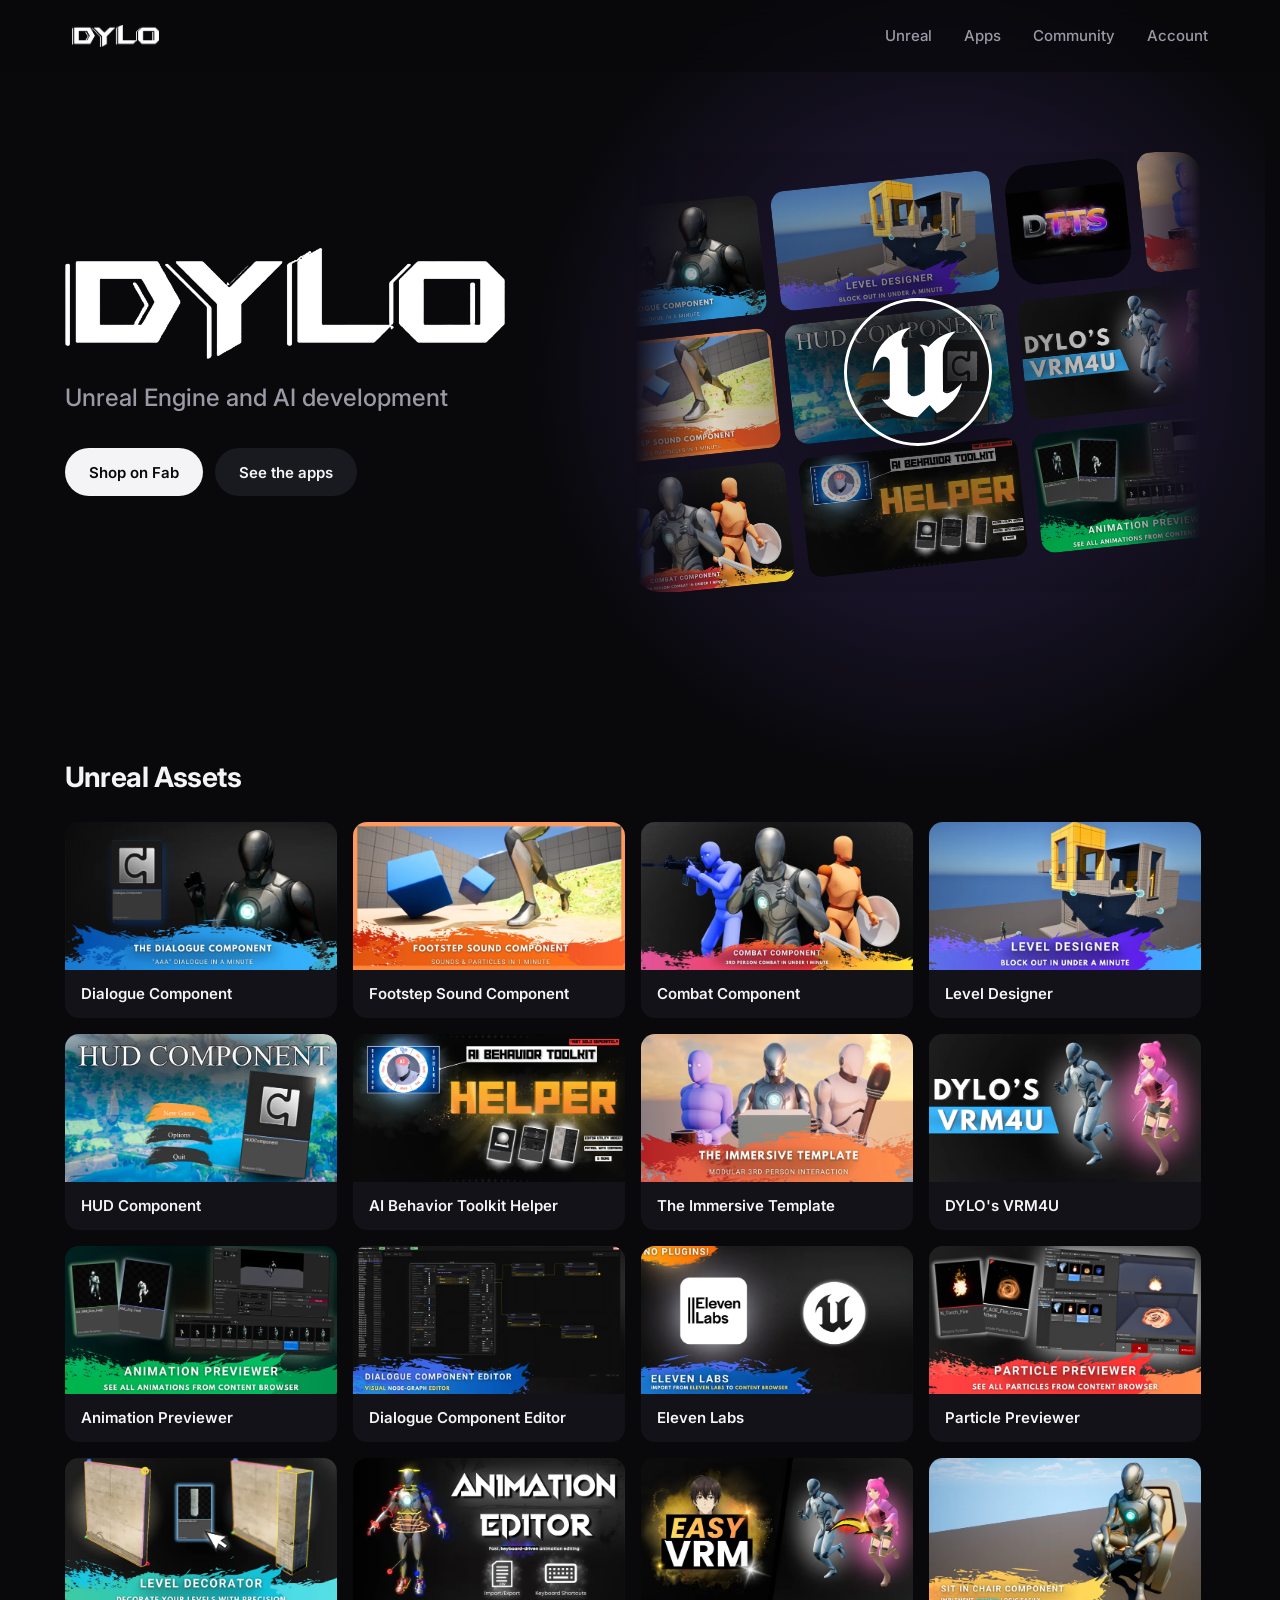
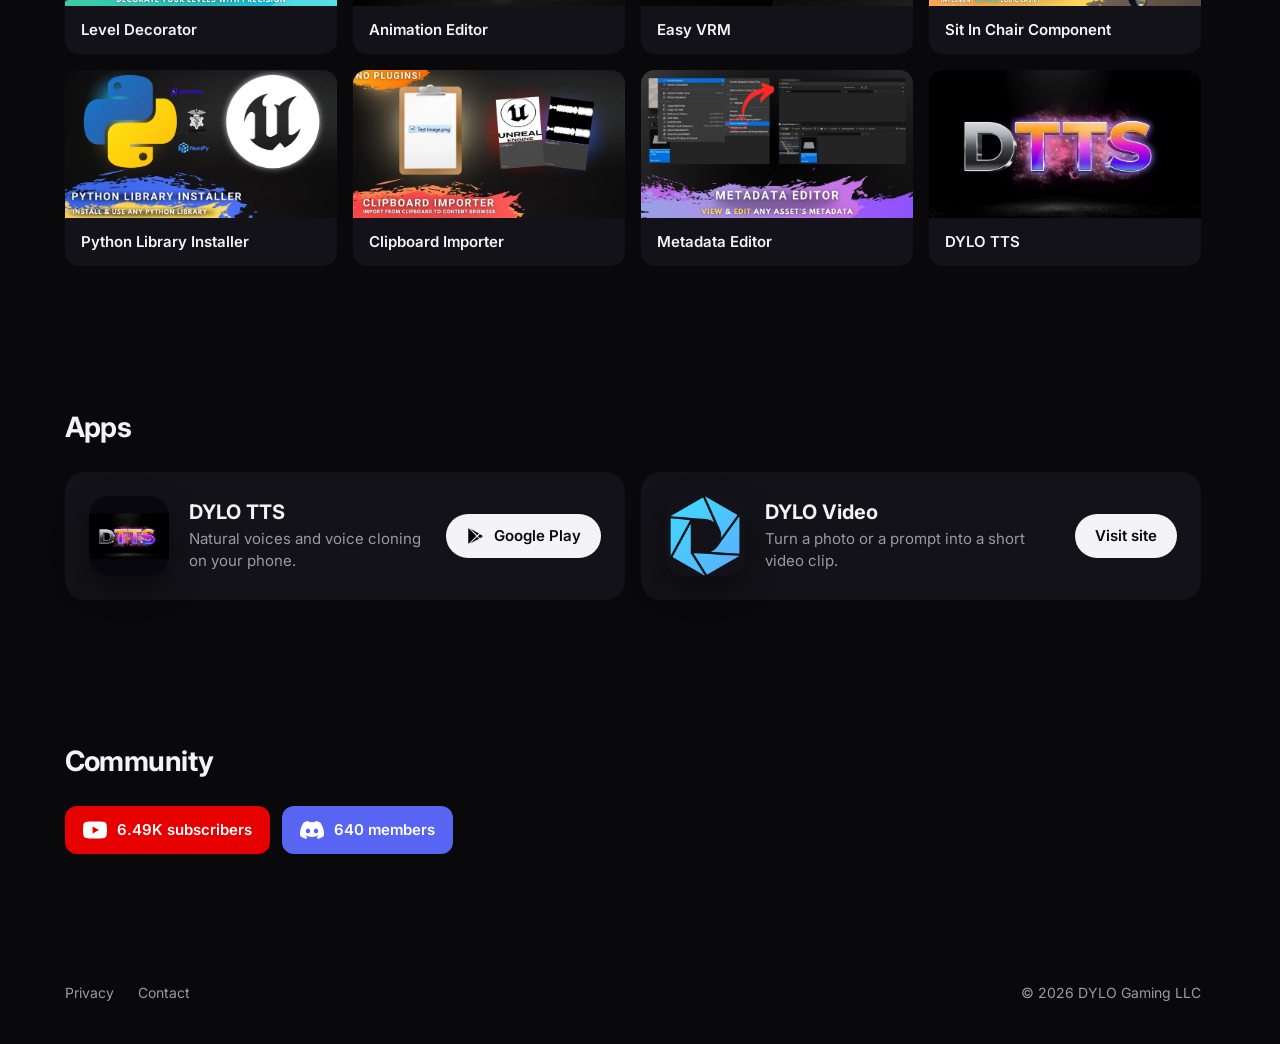
==== index.html @ 500d599a "Refresh community counts" ====
<!doctype html>
<html lang="en">
<head>
<meta charset="utf-8">
<meta name="viewport" content="width=device-width, initial-scale=1">
<title>DYLO Gaming</title>
<meta name="description" content="Unreal Engine assets and AI apps by DYLO Gaming.">
<link rel="icon" href="assets/favicon.png">
<link rel="preconnect" href="https://fonts.googleapis.com">
<link rel="preconnect" href="https://fonts.gstatic.com" crossorigin>
<link href="https://fonts.googleapis.com/css2?family=Inter:wght@400;500;600;700;800&display=swap" rel="stylesheet">
<link rel="stylesheet" href="/chrome.css">
<style>
  :root { --bg:#09090c; --card:#121218; --card2:#191920; --fg:#f4f4f6; --muted:#9a9aa6; --accent:#8b5cf6; --gut:32px; }
  * { box-sizing:border-box; margin:0; padding:0; }
  html { color-scheme:dark; scrollbar-color:#34343f var(--bg); scrollbar-gutter:stable; }
  ::-webkit-scrollbar { width:10px; } ::-webkit-scrollbar-track { background:var(--bg); }
  ::-webkit-scrollbar-thumb { background:#34343f; border-radius:5px; }
  body { background:var(--bg); color:var(--fg); font-family:Inter,system-ui,sans-serif; overflow-x:hidden; }
  a { color:inherit; text-decoration:none; }
  .wrap { max-width:1200px; margin:0 auto; padding:0 var(--gut); }
  .hero { position:relative; padding:152px 0 96px; overflow-x:clip; }
  .hero::before { content:""; position:absolute; left:calc(50% + 310px); top:calc(50% + 28px); width:820px; height:820px; translate:-50% -50%;
                  background:radial-gradient(closest-side, rgba(139,92,246,.26), transparent); pointer-events:none; z-index:-1; }
  .hero .wrap { position:relative; display:grid; grid-template-columns:minmax(0,1fr) minmax(0,1.1fr); gap:56px; align-items:center; }
  .hero .mark { width:min(440px, 100%); display:block; }
  .hero h1 { font-size:clamp(18px, 2.2vw, 24px); font-weight:500; color:var(--muted); margin-top:24px; }
  .ctas { display:flex; flex-wrap:wrap; gap:12px; margin-top:36px; }
  .btn { display:inline-flex; align-items:center; gap:10px; height:48px; padding:0 24px; border-radius:999px;
         font-weight:600; font-size:15px; background:var(--card2); transition:transform .15s, filter .15s; user-select:none; }
  .btn:hover { transform:translateY(-2px); filter:brightness(1.25); }
  .btn:active { transform:scale(.97); }
  .btn.solid { background:var(--fg); color:var(--bg); }
  .btn.solid:hover { filter:brightness(.92); }
  .btn svg { width:18px; height:18px; flex-shrink:0; fill:currentColor; }
  .reel { position:relative; height:440px; border-radius:24px; overflow:hidden; user-select:none;
          -webkit-mask-image:linear-gradient(90deg, transparent, #000 14%, #000 86%, transparent);
          mask-image:linear-gradient(90deg, transparent, #000 14%, #000 86%, transparent); }
  .reel .rows { position:absolute; inset:-40px -80px; display:flex; flex-direction:column; justify-content:center; gap:14px; transform:rotate(-6deg); }
  .reel .track { display:flex; gap:14px; width:max-content; animation:slide 70s linear infinite; }
  .reel .track:nth-child(2) { animation-direction:reverse; animation-duration:80s; }
  .reel .track:nth-child(3) { animation-duration:64s; }
  .reel .tile { height:120px; width:220px; border-radius:14px; object-fit:cover; background:var(--card); flex-shrink:0; display:block; }
  .reel .tile.icon { width:120px; border-radius:28px; }
  .reel::after { content:""; position:absolute; inset:0; pointer-events:none;
                 background:radial-gradient(circle at 50% 50%, rgba(9,9,12,.82) 0, rgba(9,9,12,.45) 30%, rgba(9,9,12,.1) 62%); }
  .ue { position:absolute; left:50%; top:50%; width:148px; height:148px; translate:-50% -50%; z-index:1; fill:#fff;
        filter:drop-shadow(0 10px 40px rgba(0,0,0,.7)); pointer-events:none; }
  @keyframes slide { to { transform:translateX(-50%); } }
  @media (prefers-reduced-motion:reduce) { .reel .track { animation:none; } }
  section { padding:72px 0; }
  h2 { font-size:28px; font-weight:700; letter-spacing:-.02em; margin-bottom:28px; user-select:none; }
  .apps { display:grid; grid-template-columns:repeat(auto-fit, minmax(320px, 1fr)); gap:16px; }
  .app { display:flex; align-items:center; gap:20px; padding:24px; border-radius:20px; background:var(--card); }
  .app img { width:80px; height:80px; border-radius:20px; flex-shrink:0; box-shadow:0 12px 32px rgba(0,0,0,.45); }
  .app .t { flex:1; min-width:0; }
  .app h3 { font-size:20px; font-weight:700; }
  .app p { color:var(--muted); margin-top:4px; font-size:15px; line-height:1.45; }
  .app .btn { height:44px; padding:0 20px; flex-shrink:0; }
  .grid { display:grid; grid-template-columns:repeat(auto-fill, minmax(260px, 1fr)); gap:16px; }
  .card { display:block; background:var(--card); border-radius:14px; overflow:hidden; transition:transform .15s, background .15s; }
  .card:hover { transform:translateY(-3px); background:var(--card2); }
  .card img { display:block; width:100%; height:auto; aspect-ratio:720/393; object-fit:cover; background:#1a1a22; }
  .card .name { display:block; padding:14px 16px; font-weight:600; font-size:15px; line-height:1.3; }
  .links { display:flex; flex-wrap:wrap; gap:12px; }
  .soc { display:flex; align-items:center; gap:10px; height:48px; padding:0 18px; white-space:nowrap; border-radius:12px; color:#fff;
         font-size:15px; font-weight:600; user-select:none; transition:transform .15s, filter .15s; }
  .soc:hover { transform:translateY(-2px); filter:brightness(1.1); }
  .soc:active { transform:scale(.97); }
  .soc svg { width:24px; height:24px; flex-shrink:0; fill:currentColor; }
  .soc.yt { background:#e60000; }
  .soc.dc { background:#5865f2; }
  @media (max-width:900px) {
    .hero .wrap { grid-template-columns:minmax(0,1fr); gap:48px; }
    .hero::before { left:50%; top:auto; bottom:-280px; translate:-50% 0; width:720px; height:720px; }
    .reel { height:320px; }
    .ue { width:112px; height:112px; }
  }
  @media (max-width:600px) {
    :root { --gut:16px; }
    .hero { padding:104px 0 64px; }
    .reel { height:260px; }
    .reel .tile { height:96px; width:176px; }
    .reel .tile.icon { width:96px; border-radius:22px; }
    section { padding:56px 0; }
    .app { flex-wrap:wrap; }
    .app .btn { width:100%; justify-content:center; }
    .soc { gap:8px; padding:0 14px; font-size:14px; }
  }
</style>
</head>
<body>
<script src="/chrome.js" data-part="nav"></script>

<main id="top">
  <div class="hero">
    <div class="wrap">
      <div>
        <img class="mark" src="assets/dylo-mark.png" alt="DYLO Gaming">
        <h1>Unreal Engine and AI development</h1>
        <div class="ctas">
          <a class="btn solid" href="https://www.fab.com/sellers/DYLO%20Gaming">Shop on Fab</a>
          <a class="btn" href="#apps">See the apps</a>
        </div>
      </div>
      <div class="reel" aria-hidden="true">
        <div class="rows">
          <div class="track"><img class="tile" src="assets/fab/340335dd.webp" alt=""><img class="tile" src="assets/fab/e6b4ed95.webp" alt=""><img class="tile icon" src="icon.png" alt=""><img class="tile" src="assets/fab/0d1d783c.webp" alt=""><img class="tile" src="assets/fab/aaec1767.webp" alt=""><img class="tile" src="assets/fab/a754fbb8.webp" alt=""><img class="tile" src="assets/fab/64a0526b.webp" alt=""><img class="tile" src="assets/fab/bd984dc2.webp" alt=""><img class="tile" src="assets/fab/340335dd.webp" alt=""><img class="tile" src="assets/fab/e6b4ed95.webp" alt=""><img class="tile icon" src="icon.png" alt=""><img class="tile" src="assets/fab/0d1d783c.webp" alt=""><img class="tile" src="assets/fab/aaec1767.webp" alt=""><img class="tile" src="assets/fab/a754fbb8.webp" alt=""><img class="tile" src="assets/fab/64a0526b.webp" alt=""><img class="tile" src="assets/fab/bd984dc2.webp" alt=""></div>
          <div class="track"><img class="tile" src="assets/fab/9903cb7f.webp" alt=""><img class="tile" src="assets/fab/fee35669.webp" alt=""><img class="tile" src="assets/fab/b99d76db.webp" alt=""><img class="tile" src="assets/fab/d7359a2a.webp" alt=""><img class="tile" src="assets/fab/ee988eeb.webp" alt=""><img class="tile" src="assets/fab/a3327f32.webp" alt=""><img class="tile" src="assets/fab/37a7d599.webp" alt=""><img class="tile" src="assets/fab/9903cb7f.webp" alt=""><img class="tile" src="assets/fab/fee35669.webp" alt=""><img class="tile" src="assets/fab/b99d76db.webp" alt=""><img class="tile" src="assets/fab/d7359a2a.webp" alt=""><img class="tile" src="assets/fab/ee988eeb.webp" alt=""><img class="tile" src="assets/fab/a3327f32.webp" alt=""><img class="tile" src="assets/fab/37a7d599.webp" alt=""></div>
          <div class="track"><img class="tile" src="assets/fab/b2a083c1.webp" alt=""><img class="tile" src="assets/fab/a3628c71.webp" alt=""><img class="tile" src="assets/fab/0345fb46.webp" alt=""><img class="tile" src="assets/fab/3557d032.webp" alt=""><img class="tile" src="assets/fab/c9e11a67.webp" alt=""><img class="tile icon" src="assets/dylo-video.png" alt=""><img class="tile" src="assets/fab/bf7d4737.webp" alt=""><img class="tile" src="assets/fab/b2a083c1.webp" alt=""><img class="tile" src="assets/fab/a3628c71.webp" alt=""><img class="tile" src="assets/fab/0345fb46.webp" alt=""><img class="tile" src="assets/fab/3557d032.webp" alt=""><img class="tile" src="assets/fab/c9e11a67.webp" alt=""><img class="tile icon" src="assets/dylo-video.png" alt=""><img class="tile" src="assets/fab/bf7d4737.webp" alt=""></div>
        </div>
        <svg class="ue" viewBox="0 0 24 24"><path d="M12 0a12 12 0 1012 12A12 12 0 0012 0zm0 23.52A11.52 11.52 0 1123.52 12 11.52 11.52 0 0112 23.52zm7.13-9.791c-.206.997-1.126 3.557-4.06 4.942l-1.179-1.325-1.988 2a7.338 7.338 0 01-5.804-2.978 2.859 2.859 0 00.65.123c.326.006.678-.114.678-.66v-5.394a.89.89 0 00-1.116-.89c-.92.212-1.656 2.509-1.656 2.509a7.304 7.304 0 012.528-5.597 7.408 7.408 0 013.73-1.721c-1.006.573-1.57 1.507-1.57 2.290 0 1.262.76 1.109.984.923v7.28a1.157 1.157 0 00.148.256 1.075 1.075 0 00.88.445c.76 0 1.747-.868 1.747-.868V9.172c0-.6-.452-1.324-.905-1.572 0 0 .838-.149 1.484.346a5.537 5.537 0 01.387-.425c1.508-1.48 2.929-1.902 4.112-2.112 0 0-2.151 1.69-2.151 3.960 0 1.687.043 5.801.043 5.801.799.771 1.986-.342 3.059-1.441Z"/></svg>
      </div>
    </div>
  </div>

  <section id="unreal">
    <div class="wrap">
      <h2>Unreal Assets</h2>
      <div class="grid">
      <a class="card" href="https://www.fab.com/listings/340335dd-aece-4e31-bc5d-8736a5fc4c3f">
        <img src="assets/fab/340335dd.webp" alt="" width="720" height="393" loading="lazy">
        <span class="name">Dialogue Component</span>
      </a>
      <a class="card" href="https://www.fab.com/listings/9903cb7f-5291-437e-b663-99e533d6a27f">
        <img src="assets/fab/9903cb7f.webp" alt="" width="720" height="393" loading="lazy">
        <span class="name">Footstep Sound Component</span>
      </a>
      <a class="card" href="https://www.fab.com/listings/b2a083c1-59c3-49df-8ee8-f56d72fdb004">
        <img src="assets/fab/b2a083c1.webp" alt="" width="720" height="393" loading="lazy">
        <span class="name">Combat Component</span>
      </a>
      <a class="card" href="https://www.fab.com/listings/e6b4ed95-32d1-40ca-9228-f5e974c46854">
        <img src="assets/fab/e6b4ed95.webp" alt="" width="720" height="393" loading="lazy">
        <span class="name">Level Designer</span>
      </a>
      <a class="card" href="https://www.fab.com/listings/fee35669-ade2-43d6-b74c-f8df09691d23">
        <img src="assets/fab/fee35669.webp" alt="" width="720" height="393" loading="lazy">
        <span class="name">HUD Component</span>
      </a>
      <a class="card" href="https://www.fab.com/listings/a3628c71-e1a9-4837-9077-0b1ac576f0e9">
        <img src="assets/fab/a3628c71.webp" alt="" width="720" height="405" loading="lazy">
        <span class="name">AI Behavior Toolkit Helper</span>
      </a>
      <a class="card" href="https://www.fab.com/listings/0d1d783c-811f-41bf-91c2-d309137cbd04">
        <img src="assets/fab/0d1d783c.webp" alt="" width="720" height="393" loading="lazy">
        <span class="name">The Immersive Template</span>
      </a>
      <a class="card" href="https://www.fab.com/listings/b99d76db-936b-44c1-a46d-0c2b4d894048">
        <img src="assets/fab/b99d76db.webp" alt="" width="720" height="405" loading="lazy">
        <span class="name">DYLO&#x27;s VRM4U</span>
      </a>
      <a class="card" href="https://www.fab.com/listings/0345fb46-5b68-4645-8034-1a2ec600895b">
        <img src="assets/fab/0345fb46.webp" alt="" width="720" height="405" loading="lazy">
        <span class="name">Animation Previewer</span>
      </a>
      <a class="card" href="https://www.fab.com/listings/aaec1767-3cbe-44bb-a2bc-348f9799b74d">
        <img src="assets/fab/aaec1767.webp" alt="" width="720" height="405" loading="lazy">
        <span class="name">Dialogue Component Editor</span>
      </a>
      <a class="card" href="https://www.fab.com/listings/d7359a2a-c948-47d4-a414-dc58dc016610">
        <img src="assets/fab/d7359a2a.webp" alt="" width="720" height="405" loading="lazy">
        <span class="name">Eleven Labs</span>
      </a>
      <a class="card" href="https://www.fab.com/listings/3557d032-b313-4bcc-b4af-eea70710c461">
        <img src="assets/fab/3557d032.webp" alt="" width="720" height="393" loading="lazy">
        <span class="name">Particle Previewer</span>
      </a>
      <a class="card" href="https://www.fab.com/listings/a754fbb8-437a-42df-8ce7-177990b54237">
        <img src="assets/fab/a754fbb8.webp" alt="" width="720" height="405" loading="lazy">
        <span class="name">Level Decorator</span>
      </a>
      <a class="card" href="https://www.fab.com/listings/ee988eeb-5cc7-41e4-8c86-a8db1ac7bb1f">
        <img src="assets/fab/ee988eeb.webp" alt="" width="720" height="405" loading="lazy">
        <span class="name">Animation Editor</span>
      </a>
      <a class="card" href="https://www.fab.com/listings/c9e11a67-6ab2-43ed-900b-5ef6aa9b6fad">
        <img src="assets/fab/c9e11a67.webp" alt="" width="720" height="405" loading="lazy">
        <span class="name">Easy VRM</span>
      </a>
      <a class="card" href="https://www.fab.com/listings/64a0526b-cf10-41e0-bfd8-328b6ae921df">
        <img src="assets/fab/64a0526b.webp" alt="" width="720" height="405" loading="lazy">
        <span class="name">Sit In Chair Component</span>
      </a>
      <a class="card" href="https://www.fab.com/listings/a3327f32-a0af-4a94-b0ea-b696effdcea8">
        <img src="assets/fab/a3327f32.webp" alt="" width="720" height="405" loading="lazy">
        <span class="name">Python Library Installer</span>
      </a>
      <a class="card" href="https://www.fab.com/listings/bf7d4737-e542-4a66-a6fb-3c1c3e59a643">
        <img src="assets/fab/bf7d4737.webp" alt="" width="720" height="405" loading="lazy">
        <span class="name">Clipboard Importer</span>
      </a>
      <a class="card" href="https://www.fab.com/listings/bd984dc2-4ce4-4472-a84e-99132deccfc5">
        <img src="assets/fab/bd984dc2.webp" alt="" width="720" height="405" loading="lazy">
        <span class="name">Metadata Editor</span>
      </a>
      <a class="card" href="https://www.fab.com/listings/37a7d599-4248-4491-9b0e-429e6875c1fc">
        <img src="assets/fab/37a7d599.webp" alt="" width="720" height="405" loading="lazy">
        <span class="name">DYLO TTS</span>
      </a>
      </div>
    </div>
  </section>

  <section id="apps">
    <div class="wrap">
      <h2>Apps</h2>
      <div class="apps">
        <div class="app">
          <img src="icon.png" alt="DYLO TTS">
          <div class="t">
            <h3>DYLO TTS</h3>
            <p>Natural voices and voice cloning on your phone.</p>
          </div>
          <a class="btn solid" href="https://play.google.com/store/apps/details?id=com.dylo.tts">
            <svg viewBox="0 0 24 24"><path d="M3.6 1.8 13.8 12 3.6 22.2c-.4-.2-.6-.6-.6-1.1V2.9c0-.5.2-.9.6-1.1Zm11.3 11.3 2.4 2.4-11.6 6.6 9.2-9Zm3.6-3.6 3 1.7c.8.5.8 1.6 0 2.1l-3 1.7-2.6-2.6 2.6-2.9ZM5.7 1.9l11.6 6.6-2.4 2.4-9.2-9Z"/></svg>
            Google Play
          </a>
        </div>
        <div class="app">
          <img src="assets/dylo-video.png" alt="DYLO Video">
          <div class="t">
            <h3>DYLO Video</h3>
            <p>Turn a photo or a prompt into a short video clip.</p>
          </div>
          <a class="btn solid" href="https://video.dylostudio.com/">Visit site</a>
        </div>
      </div>
    </div>
  </section>

  <section id="community">
    <div class="wrap">
      <h2>Community</h2>
      <div class="links">
        <a class="soc yt" href="https://www.youtube.com/@DYLOGaming">
          <svg viewBox="0 0 24 24"><path d="M23.5 6.2a3 3 0 0 0-2.1-2.1C19.5 3.6 12 3.6 12 3.6s-7.5 0-9.4.5A3 3 0 0 0 .5 6.2 31 31 0 0 0 0 12a31 31 0 0 0 .5 5.8 3 3 0 0 0 2.1 2.1c1.9.5 9.4.5 9.4.5s7.5 0 9.4-.5a3 3 0 0 0 2.1-2.1A31 31 0 0 0 24 12a31 31 0 0 0-.5-5.8ZM9.6 15.6V8.4l6.3 3.6-6.3 3.6Z"/></svg>
          <span>6.49K subscribers</span>
        </a>
        <a class="soc dc" href="https://discord.gg/AB65GBxFNT">
          <svg viewBox="0 0 24 24"><path d="M20.3 4.4A19.8 19.8 0 0 0 15.4 3l-.6 1.3a18.4 18.4 0 0 0-5.6 0L8.6 3a19.7 19.7 0 0 0-4.9 1.4C.6 9 -.3 13.5.1 18a19.9 19.9 0 0 0 6 3l1.3-2.1c-.7-.3-1.4-.6-2-1l.5-.4a14.2 14.2 0 0 0 12.2 0l.5.4c-.6.4-1.3.7-2 1l1.3 2.1a19.8 19.8 0 0 0 6-3c.5-5.2-.8-9.7-3.6-13.6ZM8 15.3c-1.2 0-2.2-1.1-2.2-2.4s1-2.4 2.2-2.4 2.2 1.1 2.2 2.4-1 2.4-2.2 2.4Zm8 0c-1.2 0-2.2-1.1-2.2-2.4s1-2.4 2.2-2.4 2.2 1.1 2.2 2.4-1 2.4-2.2 2.4Z"/></svg>
          <span>640 members</span>
        </a>
      </div>
    </div>
  </section>
</main>

<script src="/chrome.js" data-part="footer"></script>
</body>
</html>
---- chrome.css ----
/* shared site header and footer: every page loads this, never copy it into a page */
.nav,.sfoot{--text:#f4f4f6;--muted:#9a9aa6}
.nav .wrap,.sfoot .wrap{max-width:1200px;margin:0 auto;padding:0 32px}
.nav a,.sfoot a{color:inherit;text-decoration:none}
.nav{position:fixed;inset:0 0 auto;z-index:10;backdrop-filter:blur(14px);-webkit-backdrop-filter:blur(14px);background:rgba(9,9,12,.6);font:500 15px/1.6 Inter,system-ui,sans-serif;-webkit-user-select:none;user-select:none;-webkit-tap-highlight-color:transparent}
.nav .wrap{display:flex;align-items:center;gap:20px;height:72px}
.nav .brand{display:block;margin-right:auto}
.nav .brand img{display:block;height:22px;width:auto}
.nav .menu{display:flex;gap:32px}
.nav a.l{display:inline-block;color:var(--muted)}
.nav :is(.brand,a.l,.burger){transition:scale .12s cubic-bezier(.2,.8,.2,1),color .2s,filter .2s}
.nav a.l:hover{color:var(--text)}
.nav .brand:hover{filter:brightness(1.2)}
.nav :is(.brand,a.l,.burger):active{scale:.94}
.nav .burger{display:none;width:36px;height:36px;margin-right:-8px;padding:6px;border:0;background:none;color:var(--text);cursor:pointer}
.nav .burger svg{display:block;width:24px;height:24px;fill:none;stroke:currentColor;stroke-width:2;stroke-linecap:round}
.totop{position:fixed;right:24px;bottom:24px;z-index:10;width:48px;height:48px;padding:12px;border:0;border-radius:50%;background:rgba(40,40,50,.8);backdrop-filter:blur(14px);-webkit-backdrop-filter:blur(14px);color:#f4f4f6;cursor:pointer;opacity:0;pointer-events:none;translate:0 8px;transition:opacity .2s,translate .2s,scale .12s,background .2s;-webkit-tap-highlight-color:transparent}
.totop.on{opacity:1;pointer-events:auto;translate:0 0}
.totop:hover{background:rgba(60,60,72,.9)}
.totop:active{scale:.92}
.totop svg{display:block;width:24px;height:24px;fill:none;stroke:currentColor;stroke-width:2.2;stroke-linecap:round;stroke-linejoin:round}
.sfoot{padding:56px 0 40px;color:var(--muted);font:14px/1.6 Inter,system-ui,sans-serif;-webkit-user-select:none;user-select:none}
.sfoot .wrap{display:flex;flex-wrap:wrap;gap:10px 24px;align-items:center}
.sfoot span{margin-left:auto}
.sfoot a{transition:color .2s}
.sfoot a:hover{color:var(--text)}
@media (max-width:600px){
  .nav .wrap,.sfoot .wrap{padding:0 16px}
  .nav .wrap{height:56px}
  .nav .brand img{height:18px}
  .nav .burger{display:block}
  .nav .menu{display:none;position:absolute;top:56px;left:0;right:0;flex-direction:column;gap:0;padding:4px 16px 12px;background:rgba(9,9,12,.92);backdrop-filter:blur(14px);-webkit-backdrop-filter:blur(14px)}
  .nav.open .menu{display:flex}
  .nav .menu a.l{padding:12px 0}
  .totop{right:16px;bottom:16px}}
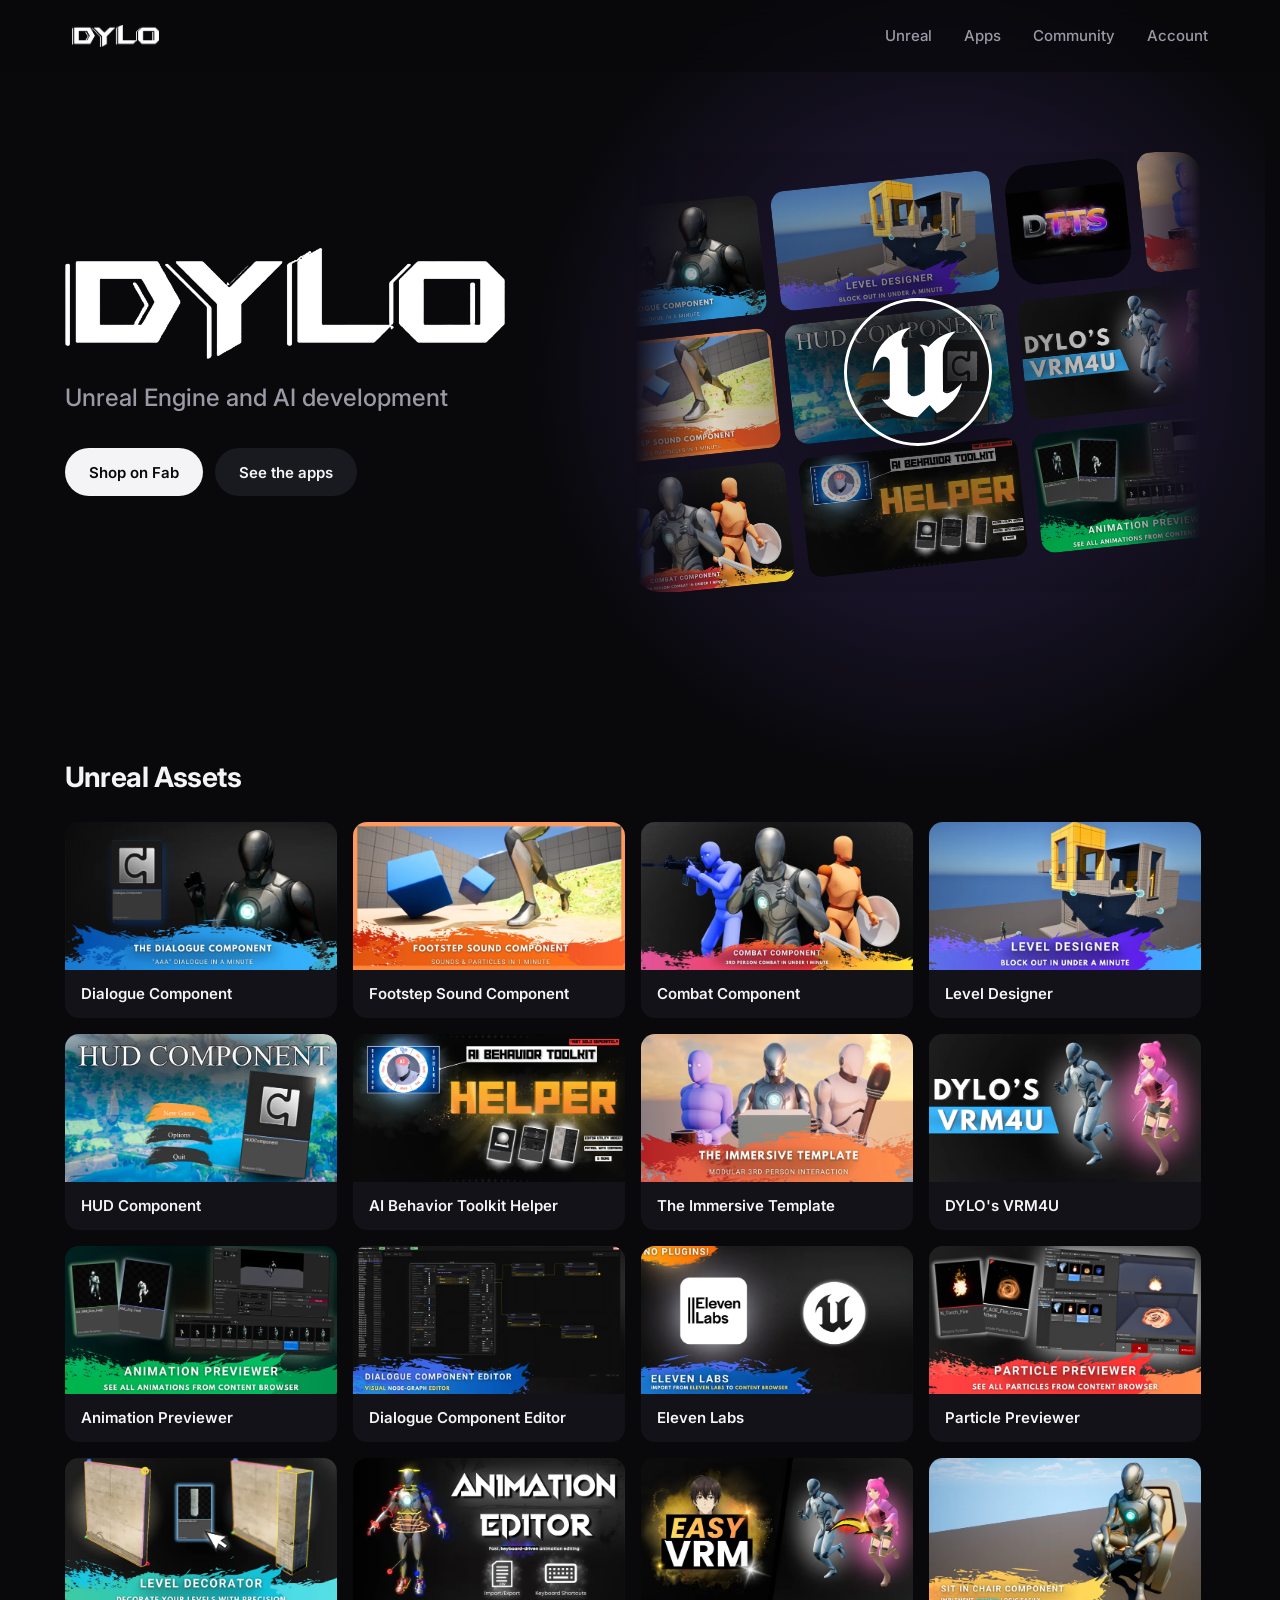
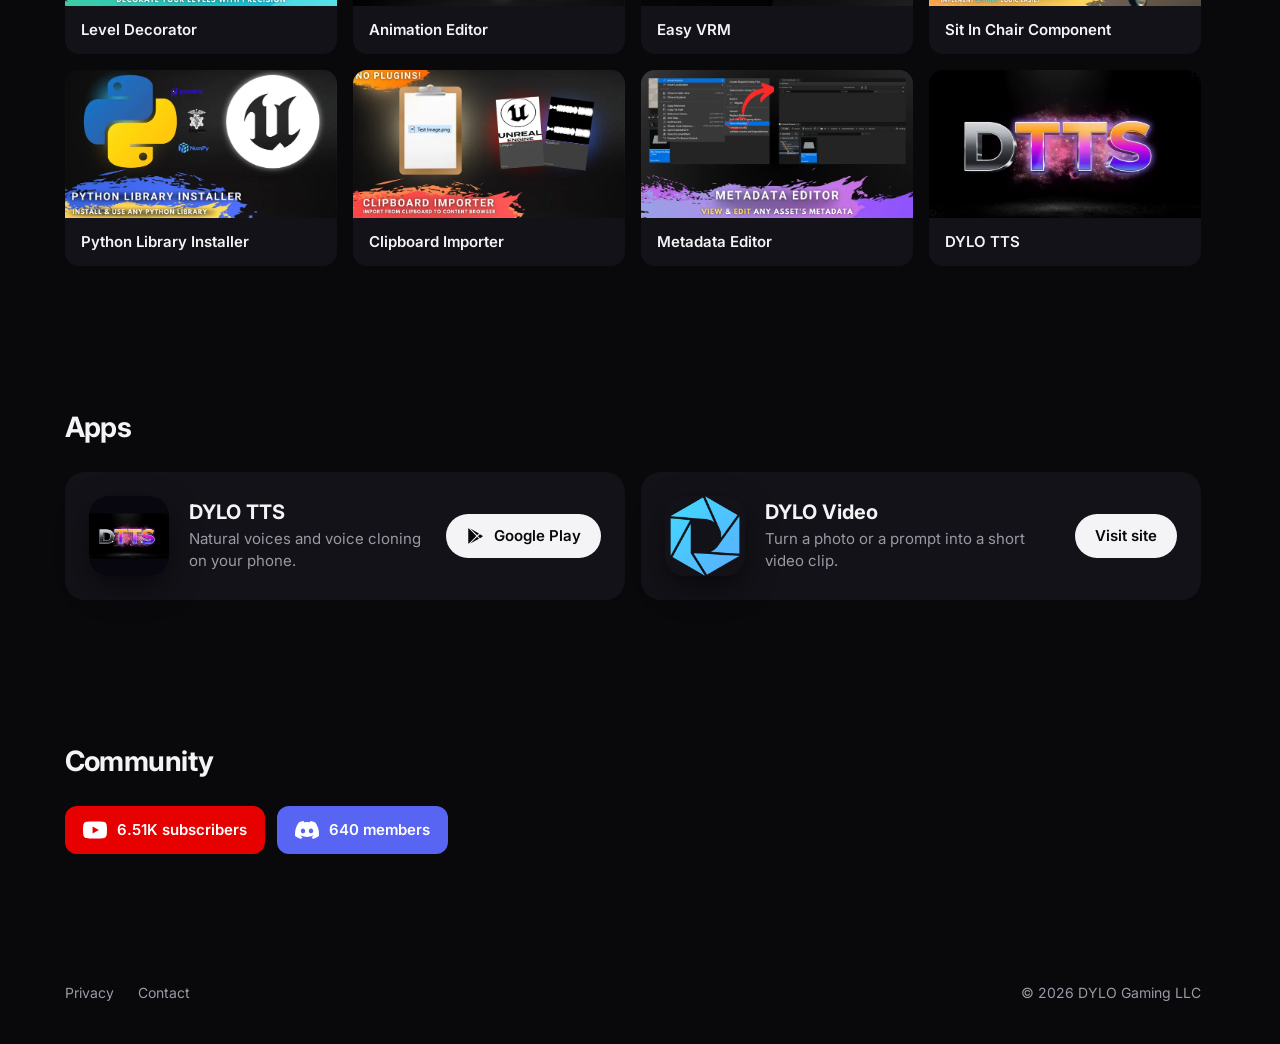
==== commit f48c1208: "Refresh community counts" ====
--- a/index.html
+++ b/index.html
@@ -235,7 +235,7 @@
       <div class="links">
         <a class="soc yt" href="https://www.youtube.com/@DYLOGaming">
           <svg viewBox="0 0 24 24"><path d="M23.5 6.2a3 3 0 0 0-2.1-2.1C19.5 3.6 12 3.6 12 3.6s-7.5 0-9.4.5A3 3 0 0 0 .5 6.2 31 31 0 0 0 0 12a31 31 0 0 0 .5 5.8 3 3 0 0 0 2.1 2.1c1.9.5 9.4.5 9.4.5s7.5 0 9.4-.5a3 3 0 0 0 2.1-2.1A31 31 0 0 0 24 12a31 31 0 0 0-.5-5.8ZM9.6 15.6V8.4l6.3 3.6-6.3 3.6Z"/></svg>
-          <span>6.49K subscribers</span>
+          <span>6.51K subscribers</span>
         </a>
         <a class="soc dc" href="https://discord.gg/AB65GBxFNT">
           <svg viewBox="0 0 24 24"><path d="M20.3 4.4A19.8 19.8 0 0 0 15.4 3l-.6 1.3a18.4 18.4 0 0 0-5.6 0L8.6 3a19.7 19.7 0 0 0-4.9 1.4C.6 9 -.3 13.5.1 18a19.9 19.9 0 0 0 6 3l1.3-2.1c-.7-.3-1.4-.6-2-1l.5-.4a14.2 14.2 0 0 0 12.2 0l.5.4c-.6.4-1.3.7-2 1l1.3 2.1a19.8 19.8 0 0 0 6-3c.5-5.2-.8-9.7-3.6-13.6ZM8 15.3c-1.2 0-2.2-1.1-2.2-2.4s1-2.4 2.2-2.4 2.2 1.1 2.2 2.4-1 2.4-2.2 2.4Zm8 0c-1.2 0-2.2-1.1-2.2-2.4s1-2.4 2.2-2.4 2.2 1.1 2.2 2.4-1 2.4-2.2 2.4Z"/></svg>
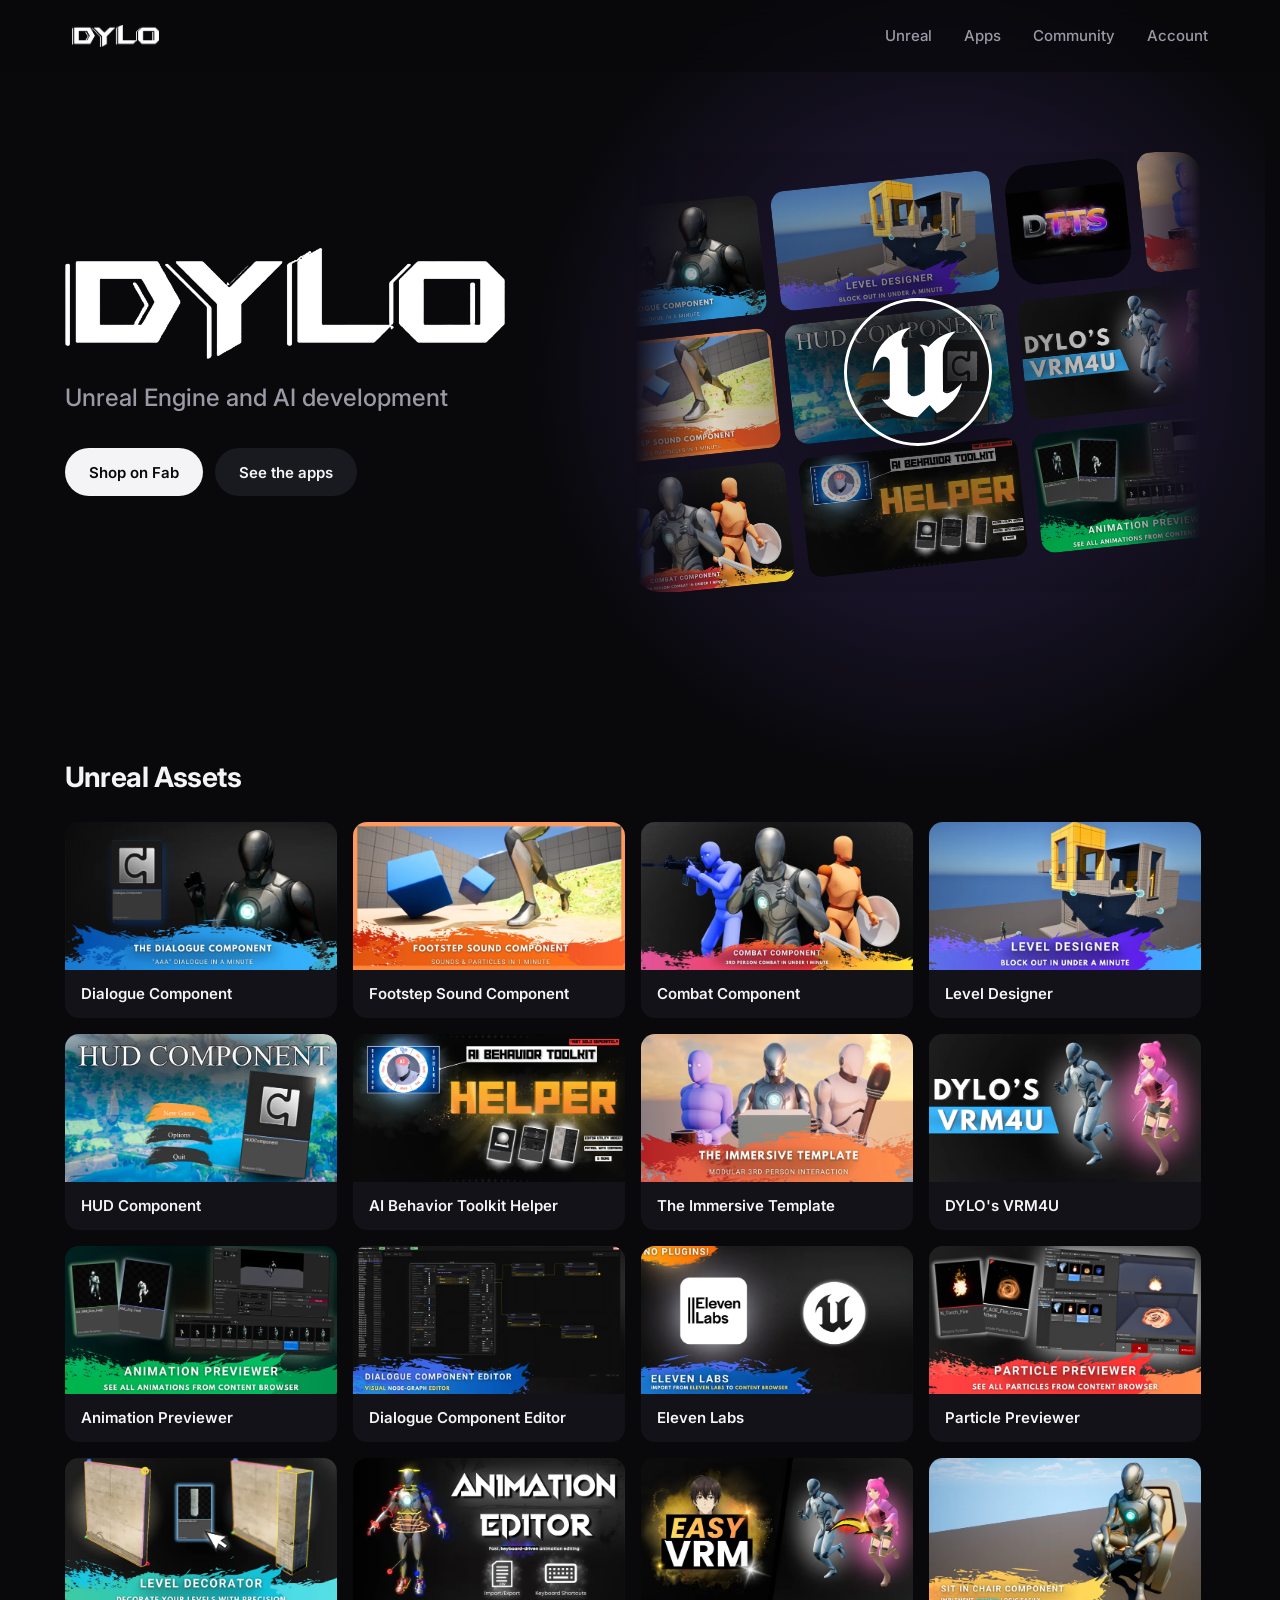
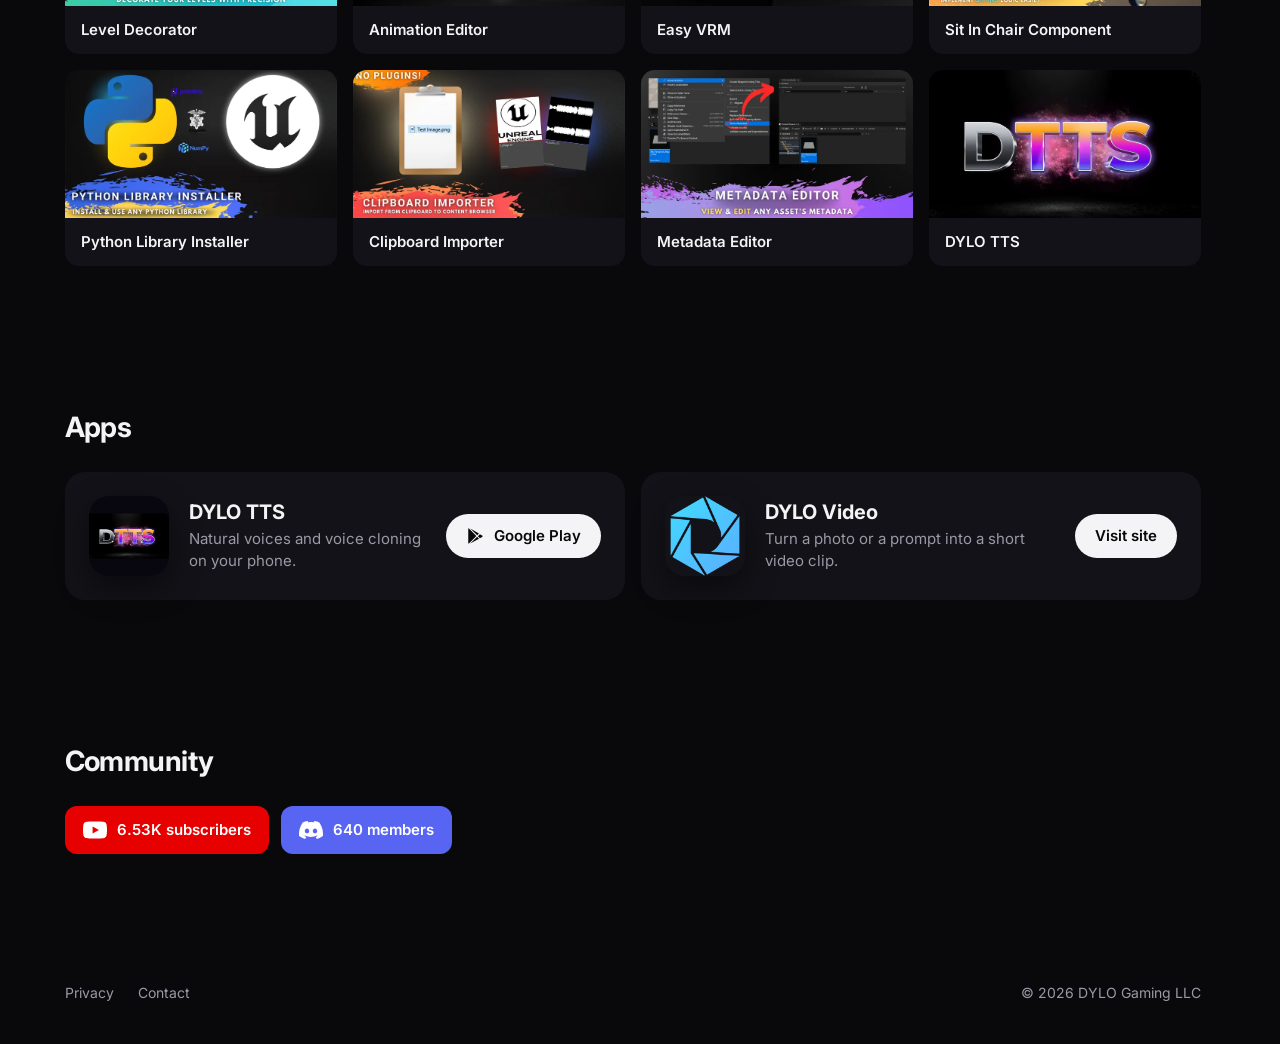
==== commit c7f86daa: "Refresh community counts" ====
--- a/index.html
+++ b/index.html
@@ -235,7 +235,7 @@
       <div class="links">
         <a class="soc yt" href="https://www.youtube.com/@DYLOGaming">
           <svg viewBox="0 0 24 24"><path d="M23.5 6.2a3 3 0 0 0-2.1-2.1C19.5 3.6 12 3.6 12 3.6s-7.5 0-9.4.5A3 3 0 0 0 .5 6.2 31 31 0 0 0 0 12a31 31 0 0 0 .5 5.8 3 3 0 0 0 2.1 2.1c1.9.5 9.4.5 9.4.5s7.5 0 9.4-.5a3 3 0 0 0 2.1-2.1A31 31 0 0 0 24 12a31 31 0 0 0-.5-5.8ZM9.6 15.6V8.4l6.3 3.6-6.3 3.6Z"/></svg>
-          <span>6.51K subscribers</span>
+          <span>6.53K subscribers</span>
         </a>
         <a class="soc dc" href="https://discord.gg/AB65GBxFNT">
           <svg viewBox="0 0 24 24"><path d="M20.3 4.4A19.8 19.8 0 0 0 15.4 3l-.6 1.3a18.4 18.4 0 0 0-5.6 0L8.6 3a19.7 19.7 0 0 0-4.9 1.4C.6 9 -.3 13.5.1 18a19.9 19.9 0 0 0 6 3l1.3-2.1c-.7-.3-1.4-.6-2-1l.5-.4a14.2 14.2 0 0 0 12.2 0l.5.4c-.6.4-1.3.7-2 1l1.3 2.1a19.8 19.8 0 0 0 6-3c.5-5.2-.8-9.7-3.6-13.6ZM8 15.3c-1.2 0-2.2-1.1-2.2-2.4s1-2.4 2.2-2.4 2.2 1.1 2.2 2.4-1 2.4-2.2 2.4Zm8 0c-1.2 0-2.2-1.1-2.2-2.4s1-2.4 2.2-2.4 2.2 1.1 2.2 2.4-1 2.4-2.2 2.4Z"/></svg>
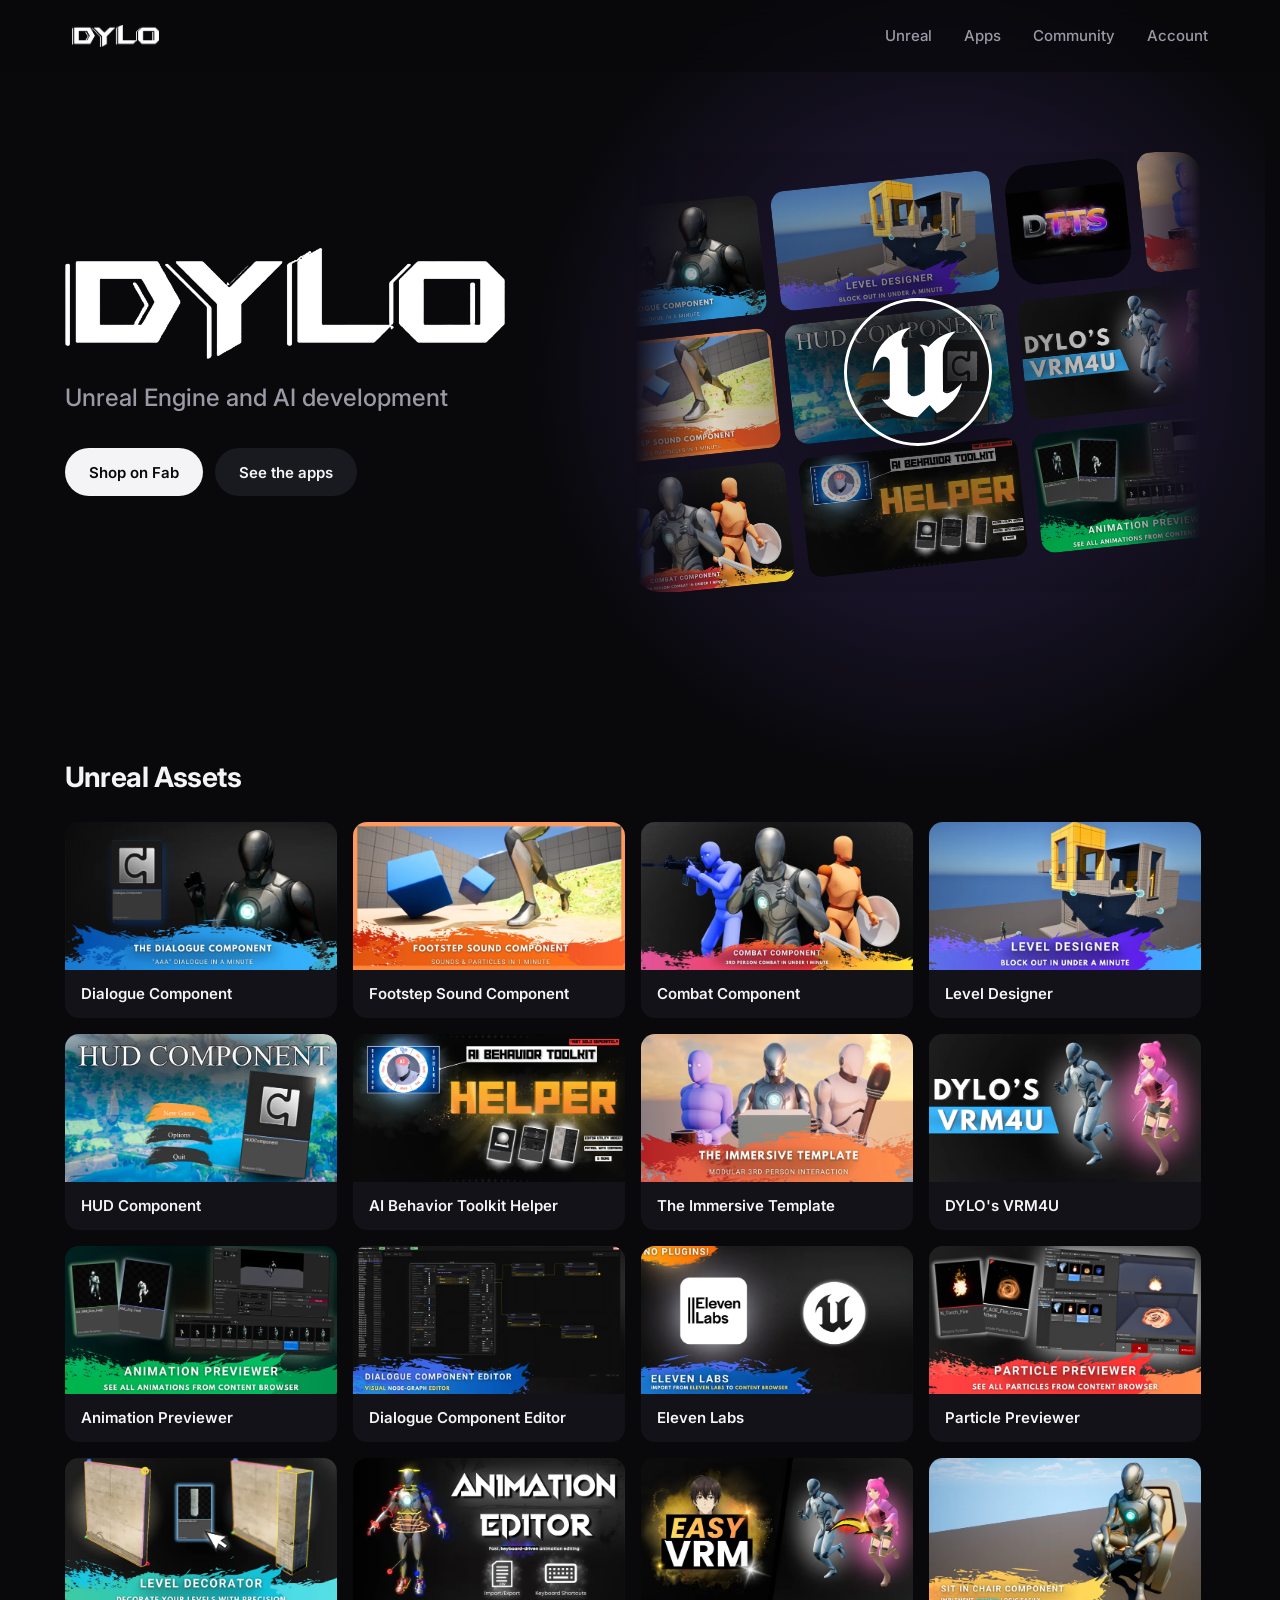
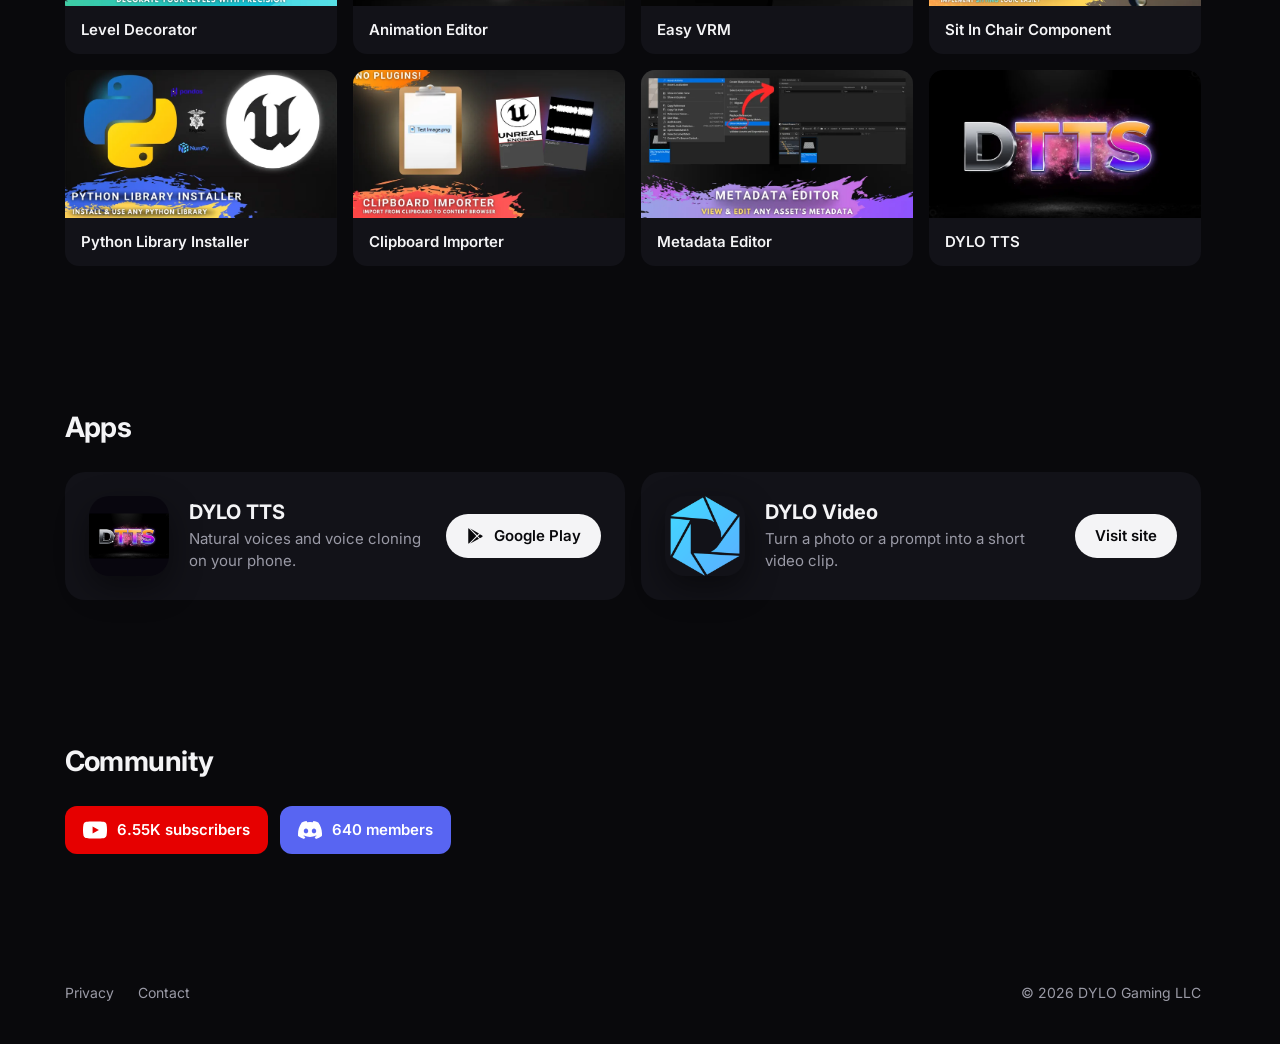
==== commit 28f22711: "Refresh community counts" ====
--- a/index.html
+++ b/index.html
@@ -235,7 +235,7 @@
       <div class="links">
         <a class="soc yt" href="https://www.youtube.com/@DYLOGaming">
           <svg viewBox="0 0 24 24"><path d="M23.5 6.2a3 3 0 0 0-2.1-2.1C19.5 3.6 12 3.6 12 3.6s-7.5 0-9.4.5A3 3 0 0 0 .5 6.2 31 31 0 0 0 0 12a31 31 0 0 0 .5 5.8 3 3 0 0 0 2.1 2.1c1.9.5 9.4.5 9.4.5s7.5 0 9.4-.5a3 3 0 0 0 2.1-2.1A31 31 0 0 0 24 12a31 31 0 0 0-.5-5.8ZM9.6 15.6V8.4l6.3 3.6-6.3 3.6Z"/></svg>
-          <span>6.53K subscribers</span>
+          <span>6.55K subscribers</span>
         </a>
         <a class="soc dc" href="https://discord.gg/AB65GBxFNT">
           <svg viewBox="0 0 24 24"><path d="M20.3 4.4A19.8 19.8 0 0 0 15.4 3l-.6 1.3a18.4 18.4 0 0 0-5.6 0L8.6 3a19.7 19.7 0 0 0-4.9 1.4C.6 9 -.3 13.5.1 18a19.9 19.9 0 0 0 6 3l1.3-2.1c-.7-.3-1.4-.6-2-1l.5-.4a14.2 14.2 0 0 0 12.2 0l.5.4c-.6.4-1.3.7-2 1l1.3 2.1a19.8 19.8 0 0 0 6-3c.5-5.2-.8-9.7-3.6-13.6ZM8 15.3c-1.2 0-2.2-1.1-2.2-2.4s1-2.4 2.2-2.4 2.2 1.1 2.2 2.4-1 2.4-2.2 2.4Zm8 0c-1.2 0-2.2-1.1-2.2-2.4s1-2.4 2.2-2.4 2.2 1.1 2.2 2.4-1 2.4-2.2 2.4Z"/></svg>
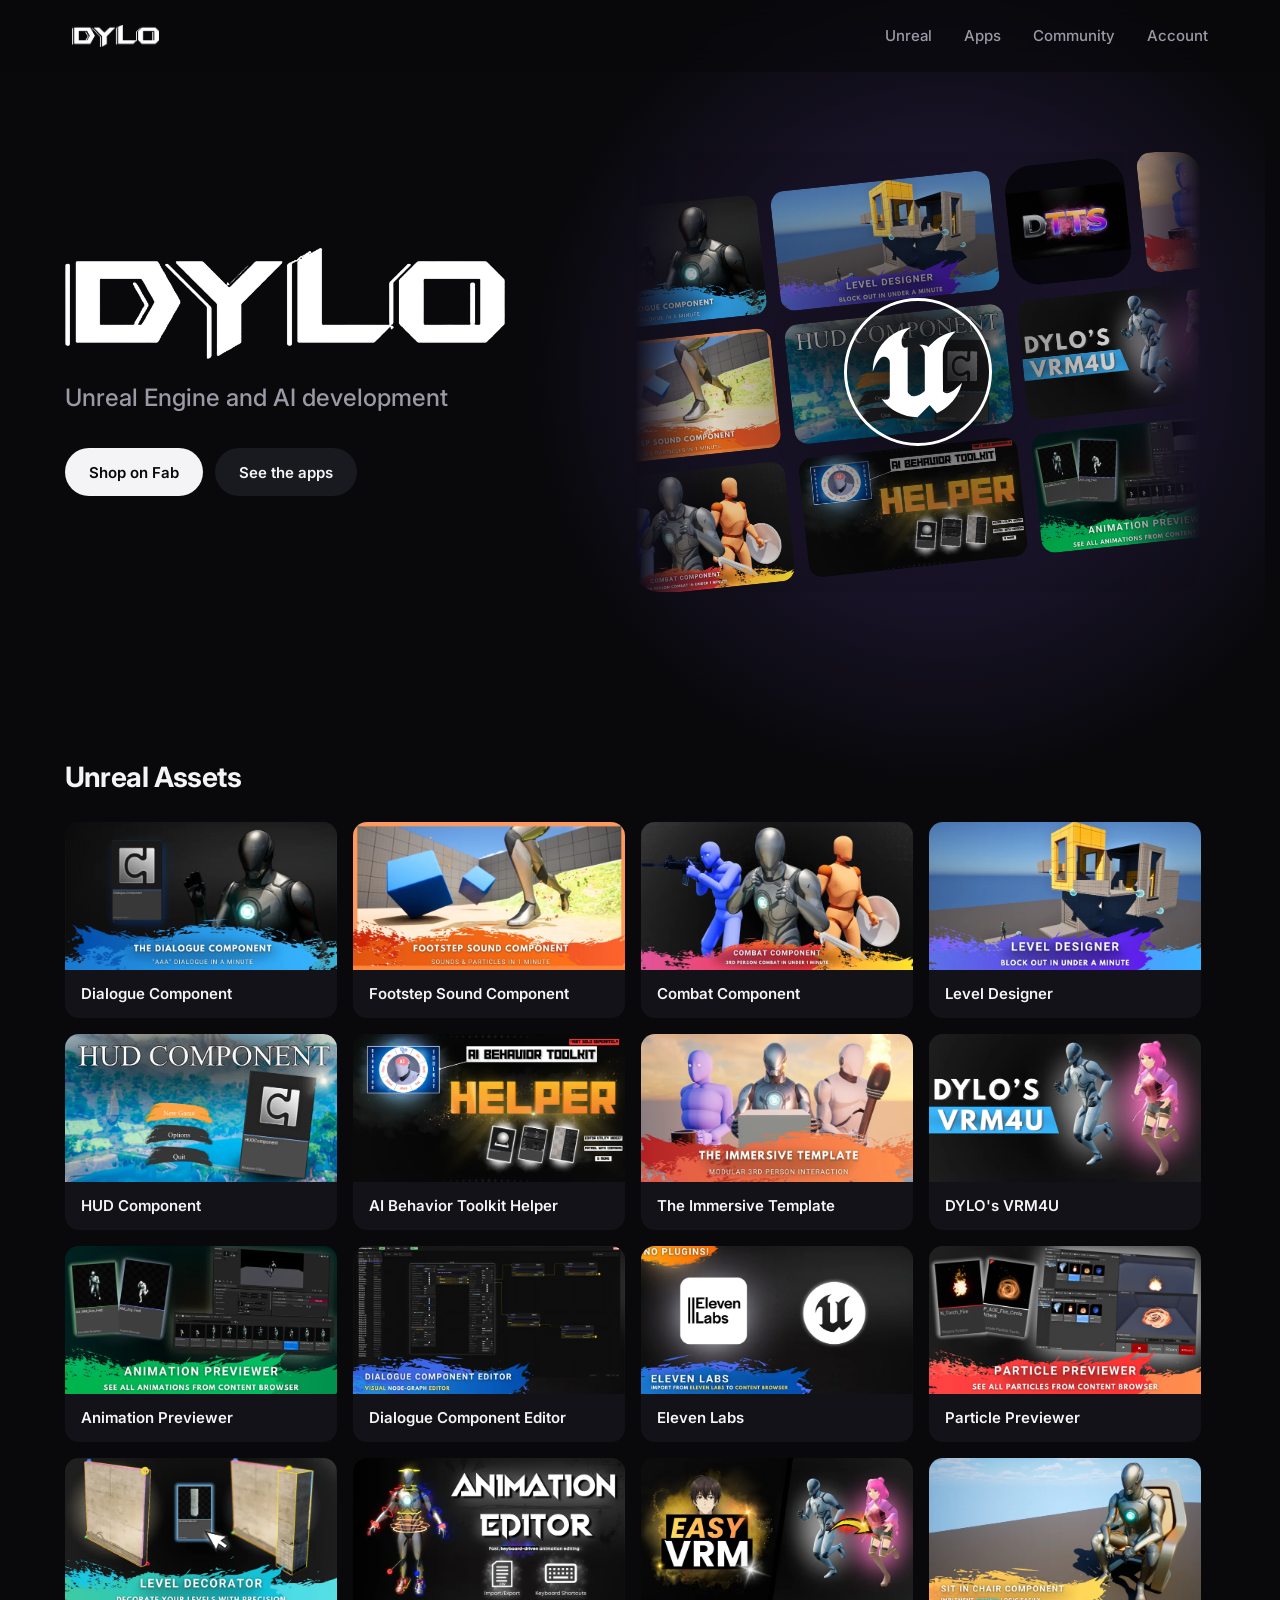
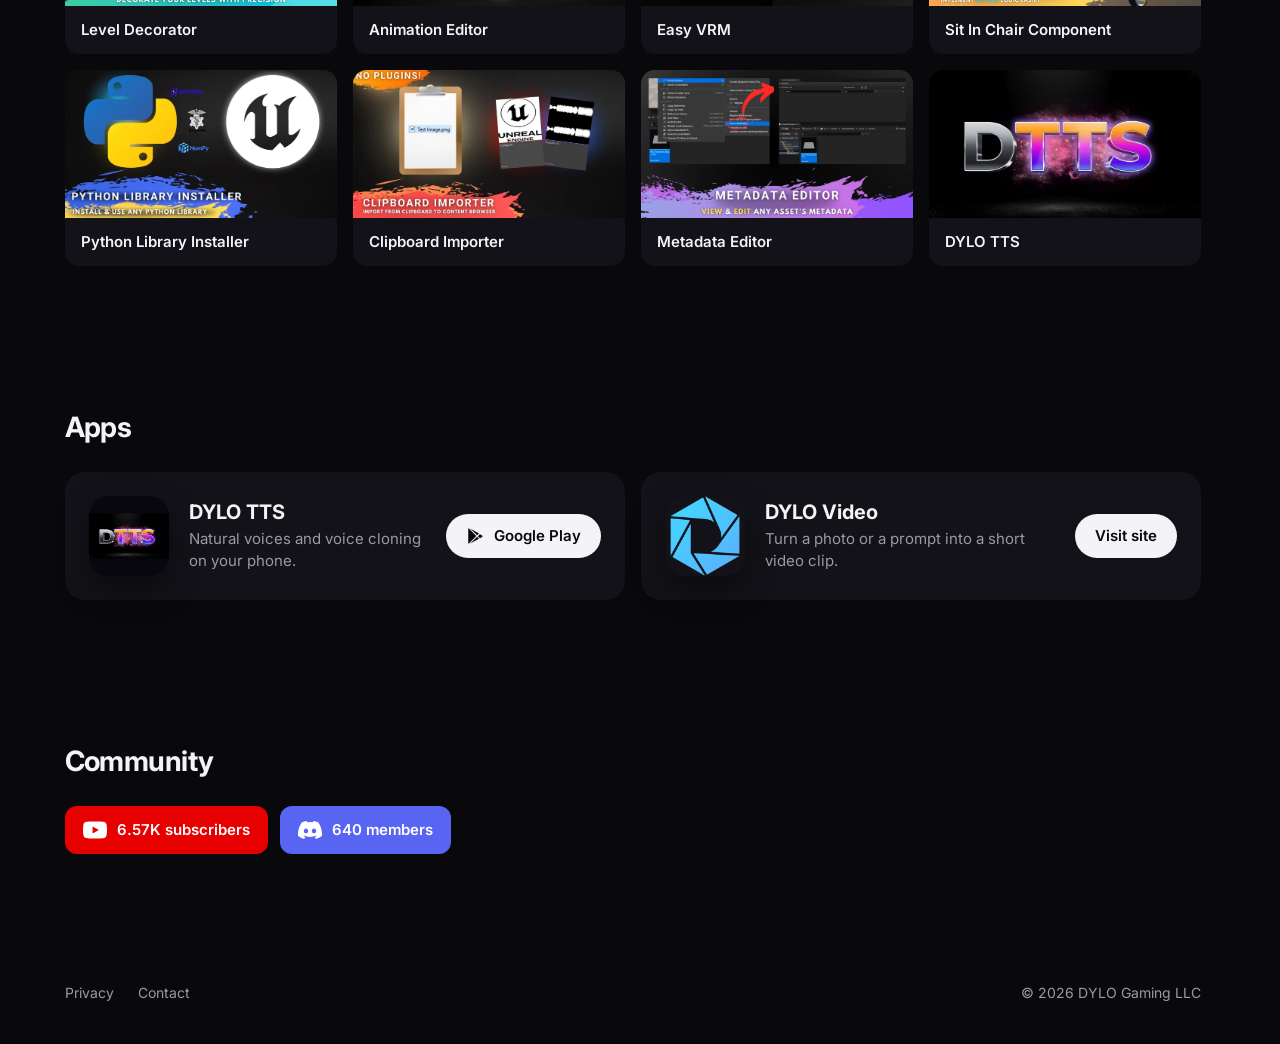
==== commit b3d6cce8: "Refresh community counts" ====
--- a/index.html
+++ b/index.html
@@ -235,7 +235,7 @@
       <div class="links">
         <a class="soc yt" href="https://www.youtube.com/@DYLOGaming">
           <svg viewBox="0 0 24 24"><path d="M23.5 6.2a3 3 0 0 0-2.1-2.1C19.5 3.6 12 3.6 12 3.6s-7.5 0-9.4.5A3 3 0 0 0 .5 6.2 31 31 0 0 0 0 12a31 31 0 0 0 .5 5.8 3 3 0 0 0 2.1 2.1c1.9.5 9.4.5 9.4.5s7.5 0 9.4-.5a3 3 0 0 0 2.1-2.1A31 31 0 0 0 24 12a31 31 0 0 0-.5-5.8ZM9.6 15.6V8.4l6.3 3.6-6.3 3.6Z"/></svg>
-          <span>6.55K subscribers</span>
+          <span>6.57K subscribers</span>
         </a>
         <a class="soc dc" href="https://discord.gg/AB65GBxFNT">
           <svg viewBox="0 0 24 24"><path d="M20.3 4.4A19.8 19.8 0 0 0 15.4 3l-.6 1.3a18.4 18.4 0 0 0-5.6 0L8.6 3a19.7 19.7 0 0 0-4.9 1.4C.6 9 -.3 13.5.1 18a19.9 19.9 0 0 0 6 3l1.3-2.1c-.7-.3-1.4-.6-2-1l.5-.4a14.2 14.2 0 0 0 12.2 0l.5.4c-.6.4-1.3.7-2 1l1.3 2.1a19.8 19.8 0 0 0 6-3c.5-5.2-.8-9.7-3.6-13.6ZM8 15.3c-1.2 0-2.2-1.1-2.2-2.4s1-2.4 2.2-2.4 2.2 1.1 2.2 2.4-1 2.4-2.2 2.4Zm8 0c-1.2 0-2.2-1.1-2.2-2.4s1-2.4 2.2-2.4 2.2 1.1 2.2 2.4-1 2.4-2.2 2.4Z"/></svg>
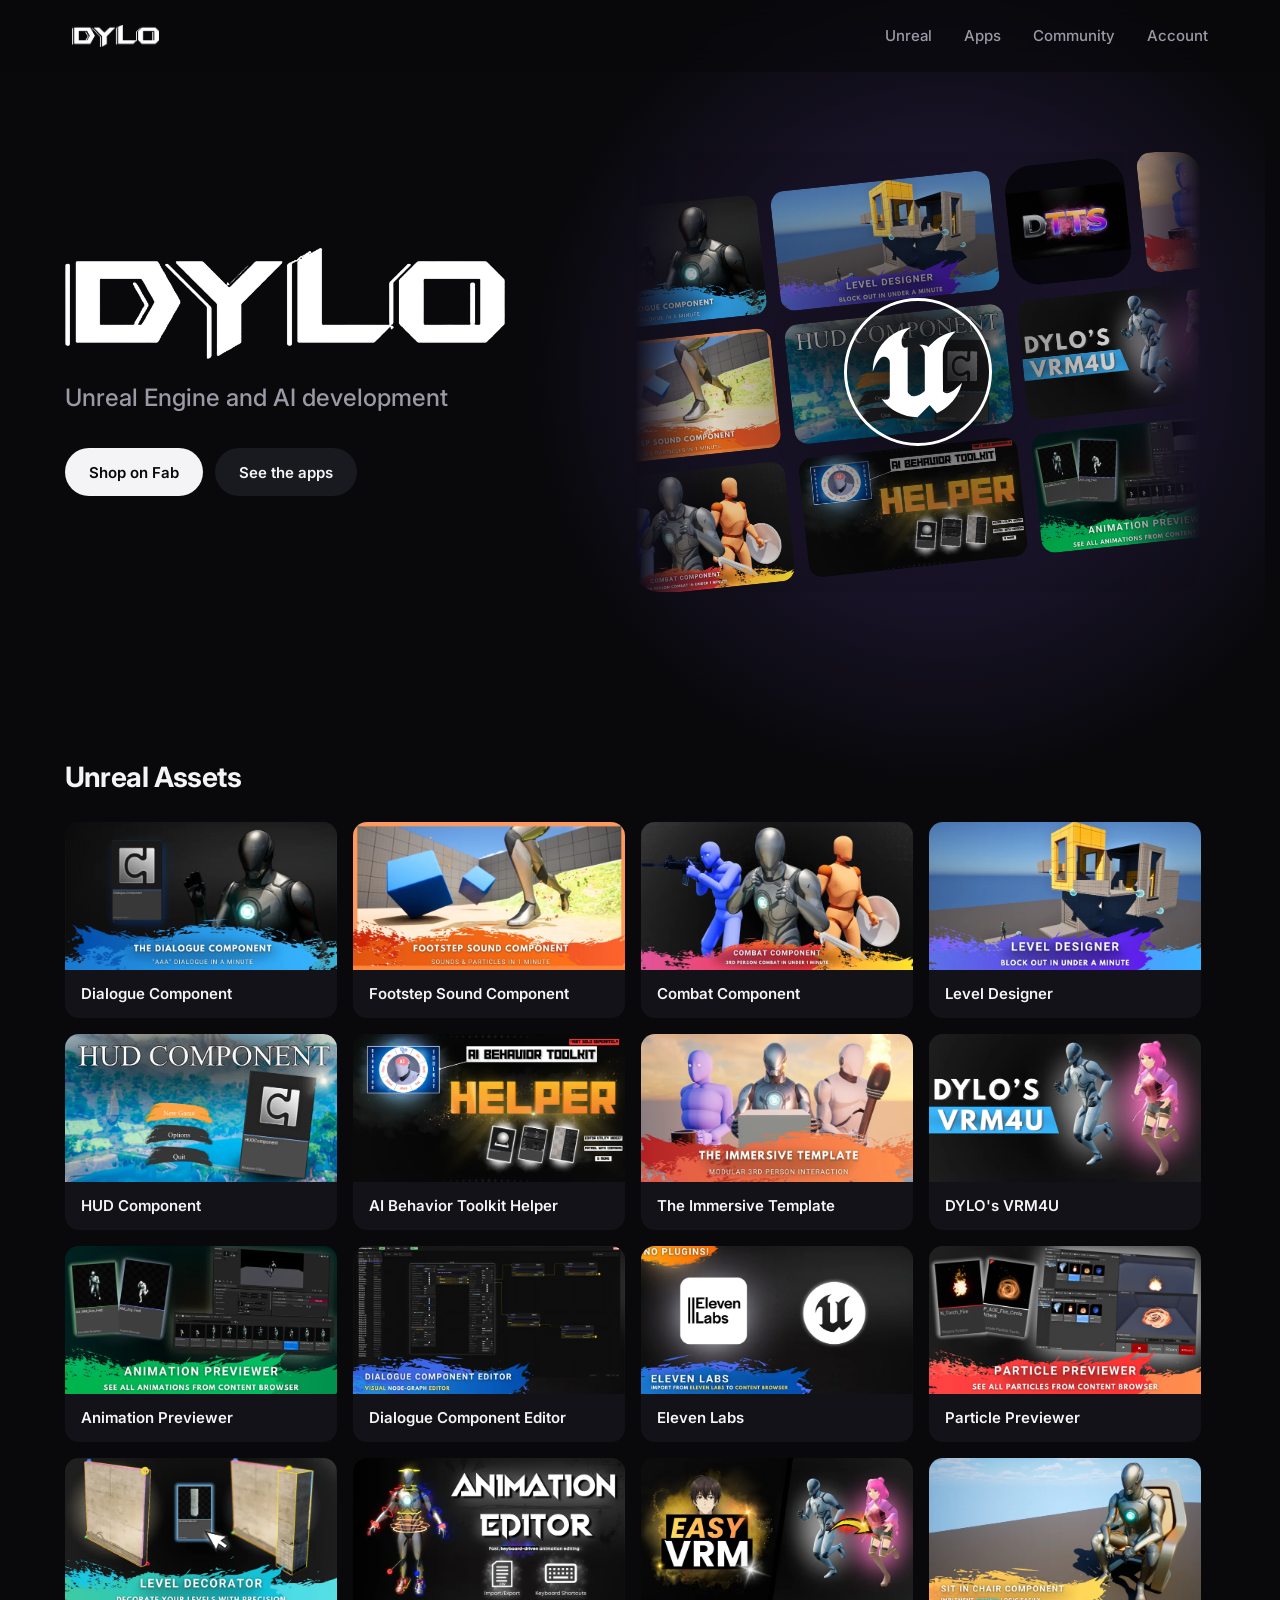
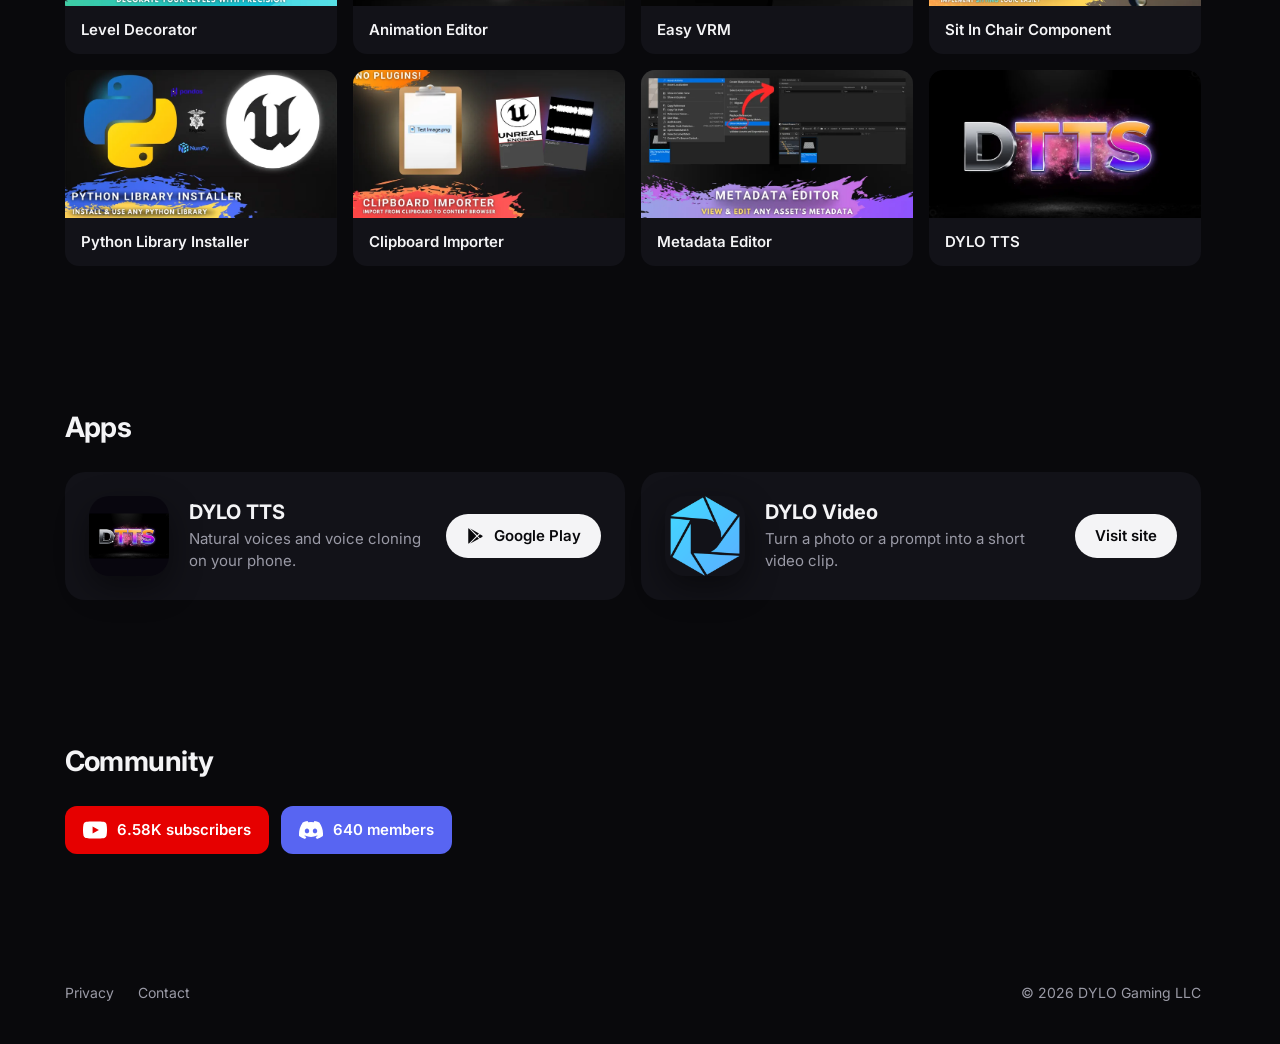
==== commit 3e24f8aa: "Refresh community counts" ====
--- a/index.html
+++ b/index.html
@@ -235,7 +235,7 @@
       <div class="links">
         <a class="soc yt" href="https://www.youtube.com/@DYLOGaming">
           <svg viewBox="0 0 24 24"><path d="M23.5 6.2a3 3 0 0 0-2.1-2.1C19.5 3.6 12 3.6 12 3.6s-7.5 0-9.4.5A3 3 0 0 0 .5 6.2 31 31 0 0 0 0 12a31 31 0 0 0 .5 5.8 3 3 0 0 0 2.1 2.1c1.9.5 9.4.5 9.4.5s7.5 0 9.4-.5a3 3 0 0 0 2.1-2.1A31 31 0 0 0 24 12a31 31 0 0 0-.5-5.8ZM9.6 15.6V8.4l6.3 3.6-6.3 3.6Z"/></svg>
-          <span>6.57K subscribers</span>
+          <span>6.58K subscribers</span>
         </a>
         <a class="soc dc" href="https://discord.gg/AB65GBxFNT">
           <svg viewBox="0 0 24 24"><path d="M20.3 4.4A19.8 19.8 0 0 0 15.4 3l-.6 1.3a18.4 18.4 0 0 0-5.6 0L8.6 3a19.7 19.7 0 0 0-4.9 1.4C.6 9 -.3 13.5.1 18a19.9 19.9 0 0 0 6 3l1.3-2.1c-.7-.3-1.4-.6-2-1l.5-.4a14.2 14.2 0 0 0 12.2 0l.5.4c-.6.4-1.3.7-2 1l1.3 2.1a19.8 19.8 0 0 0 6-3c.5-5.2-.8-9.7-3.6-13.6ZM8 15.3c-1.2 0-2.2-1.1-2.2-2.4s1-2.4 2.2-2.4 2.2 1.1 2.2 2.4-1 2.4-2.2 2.4Zm8 0c-1.2 0-2.2-1.1-2.2-2.4s1-2.4 2.2-2.4 2.2 1.1 2.2 2.4-1 2.4-2.2 2.4Z"/></svg>
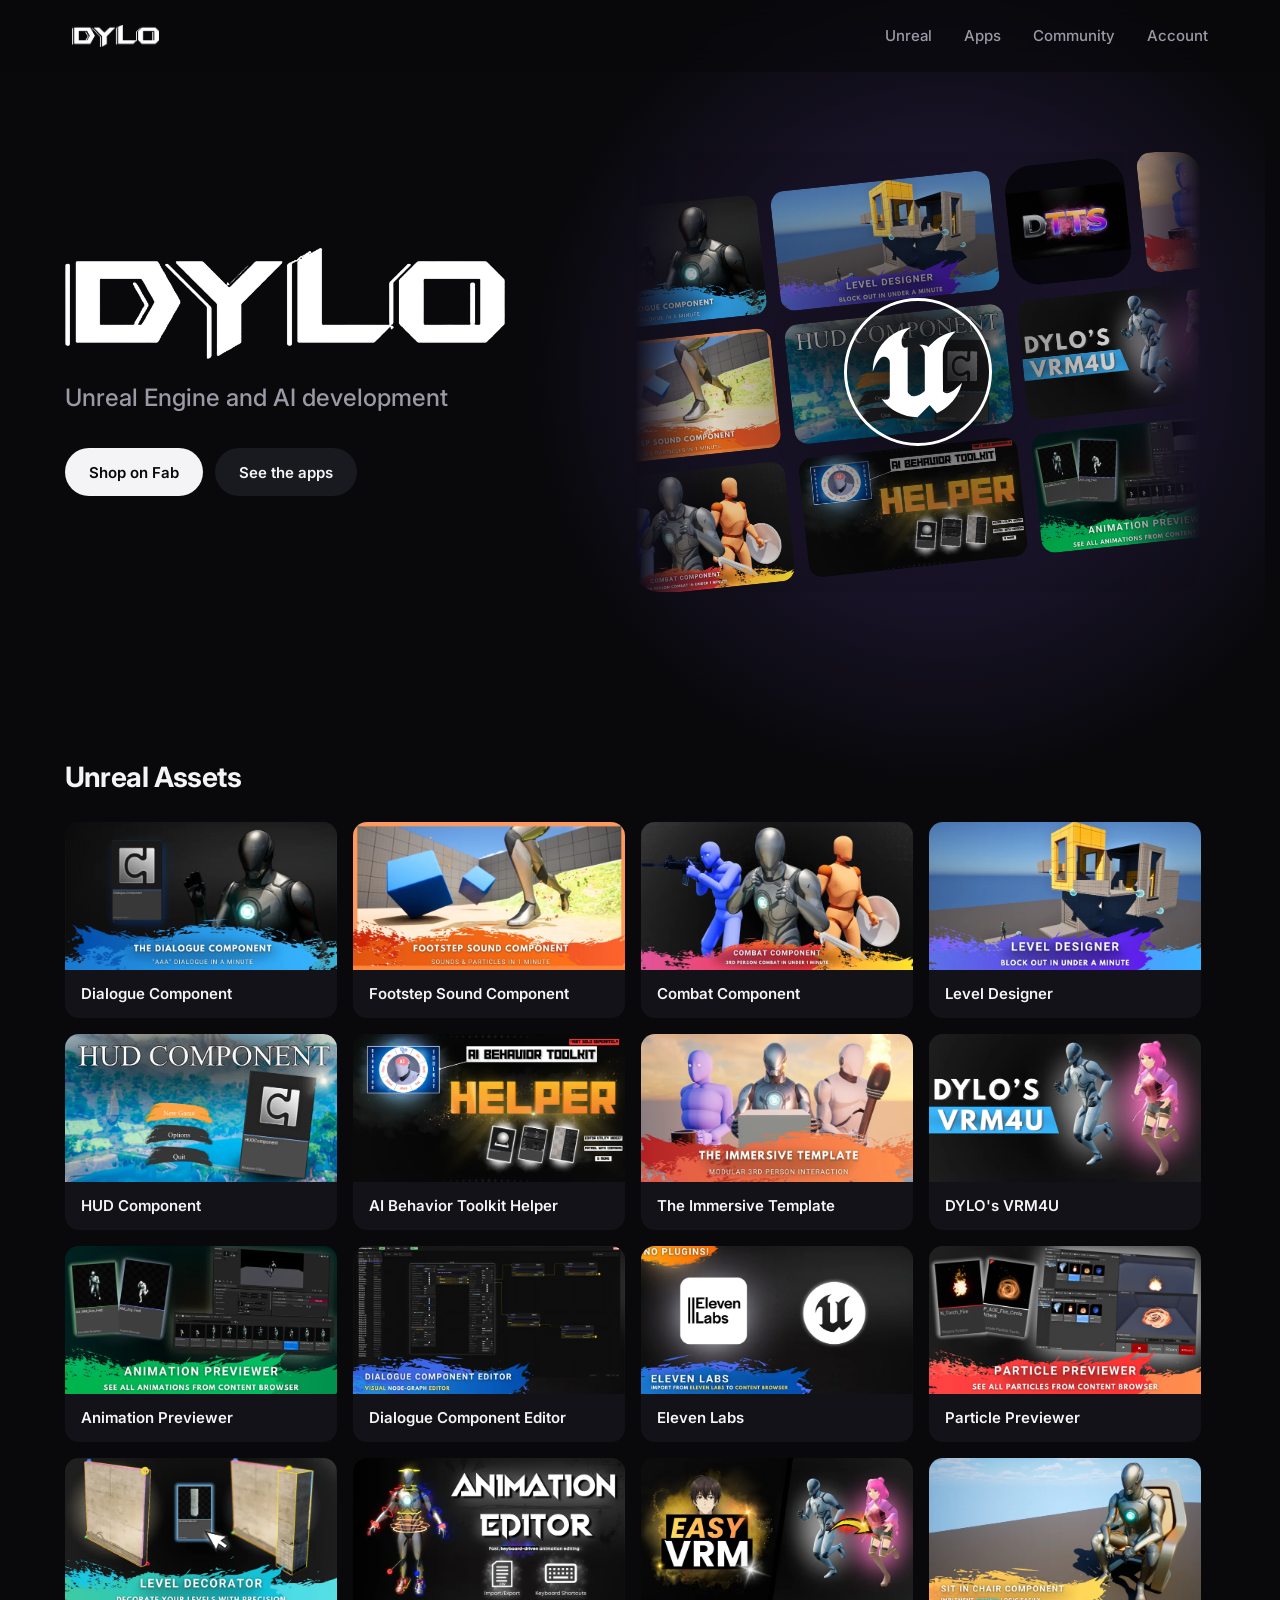
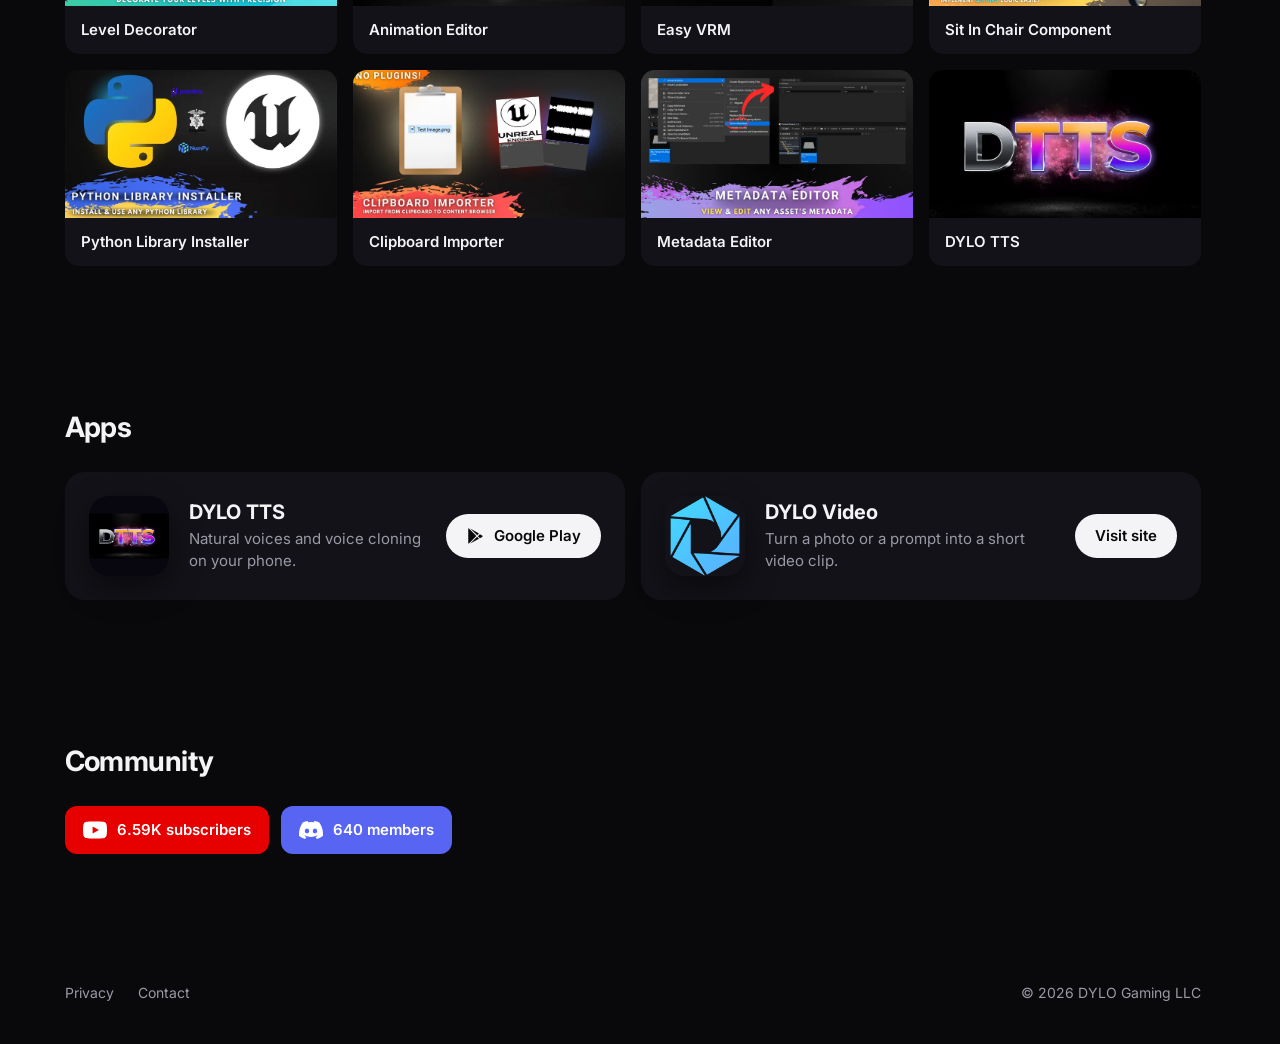
==== commit 7da0473b: "Refresh community counts" ====
--- a/index.html
+++ b/index.html
@@ -235,7 +235,7 @@
       <div class="links">
         <a class="soc yt" href="https://www.youtube.com/@DYLOGaming">
           <svg viewBox="0 0 24 24"><path d="M23.5 6.2a3 3 0 0 0-2.1-2.1C19.5 3.6 12 3.6 12 3.6s-7.5 0-9.4.5A3 3 0 0 0 .5 6.2 31 31 0 0 0 0 12a31 31 0 0 0 .5 5.8 3 3 0 0 0 2.1 2.1c1.9.5 9.4.5 9.4.5s7.5 0 9.4-.5a3 3 0 0 0 2.1-2.1A31 31 0 0 0 24 12a31 31 0 0 0-.5-5.8ZM9.6 15.6V8.4l6.3 3.6-6.3 3.6Z"/></svg>
-          <span>6.58K subscribers</span>
+          <span>6.59K subscribers</span>
         </a>
         <a class="soc dc" href="https://discord.gg/AB65GBxFNT">
           <svg viewBox="0 0 24 24"><path d="M20.3 4.4A19.8 19.8 0 0 0 15.4 3l-.6 1.3a18.4 18.4 0 0 0-5.6 0L8.6 3a19.7 19.7 0 0 0-4.9 1.4C.6 9 -.3 13.5.1 18a19.9 19.9 0 0 0 6 3l1.3-2.1c-.7-.3-1.4-.6-2-1l.5-.4a14.2 14.2 0 0 0 12.2 0l.5.4c-.6.4-1.3.7-2 1l1.3 2.1a19.8 19.8 0 0 0 6-3c.5-5.2-.8-9.7-3.6-13.6ZM8 15.3c-1.2 0-2.2-1.1-2.2-2.4s1-2.4 2.2-2.4 2.2 1.1 2.2 2.4-1 2.4-2.2 2.4Zm8 0c-1.2 0-2.2-1.1-2.2-2.4s1-2.4 2.2-2.4 2.2 1.1 2.2 2.4-1 2.4-2.2 2.4Z"/></svg>
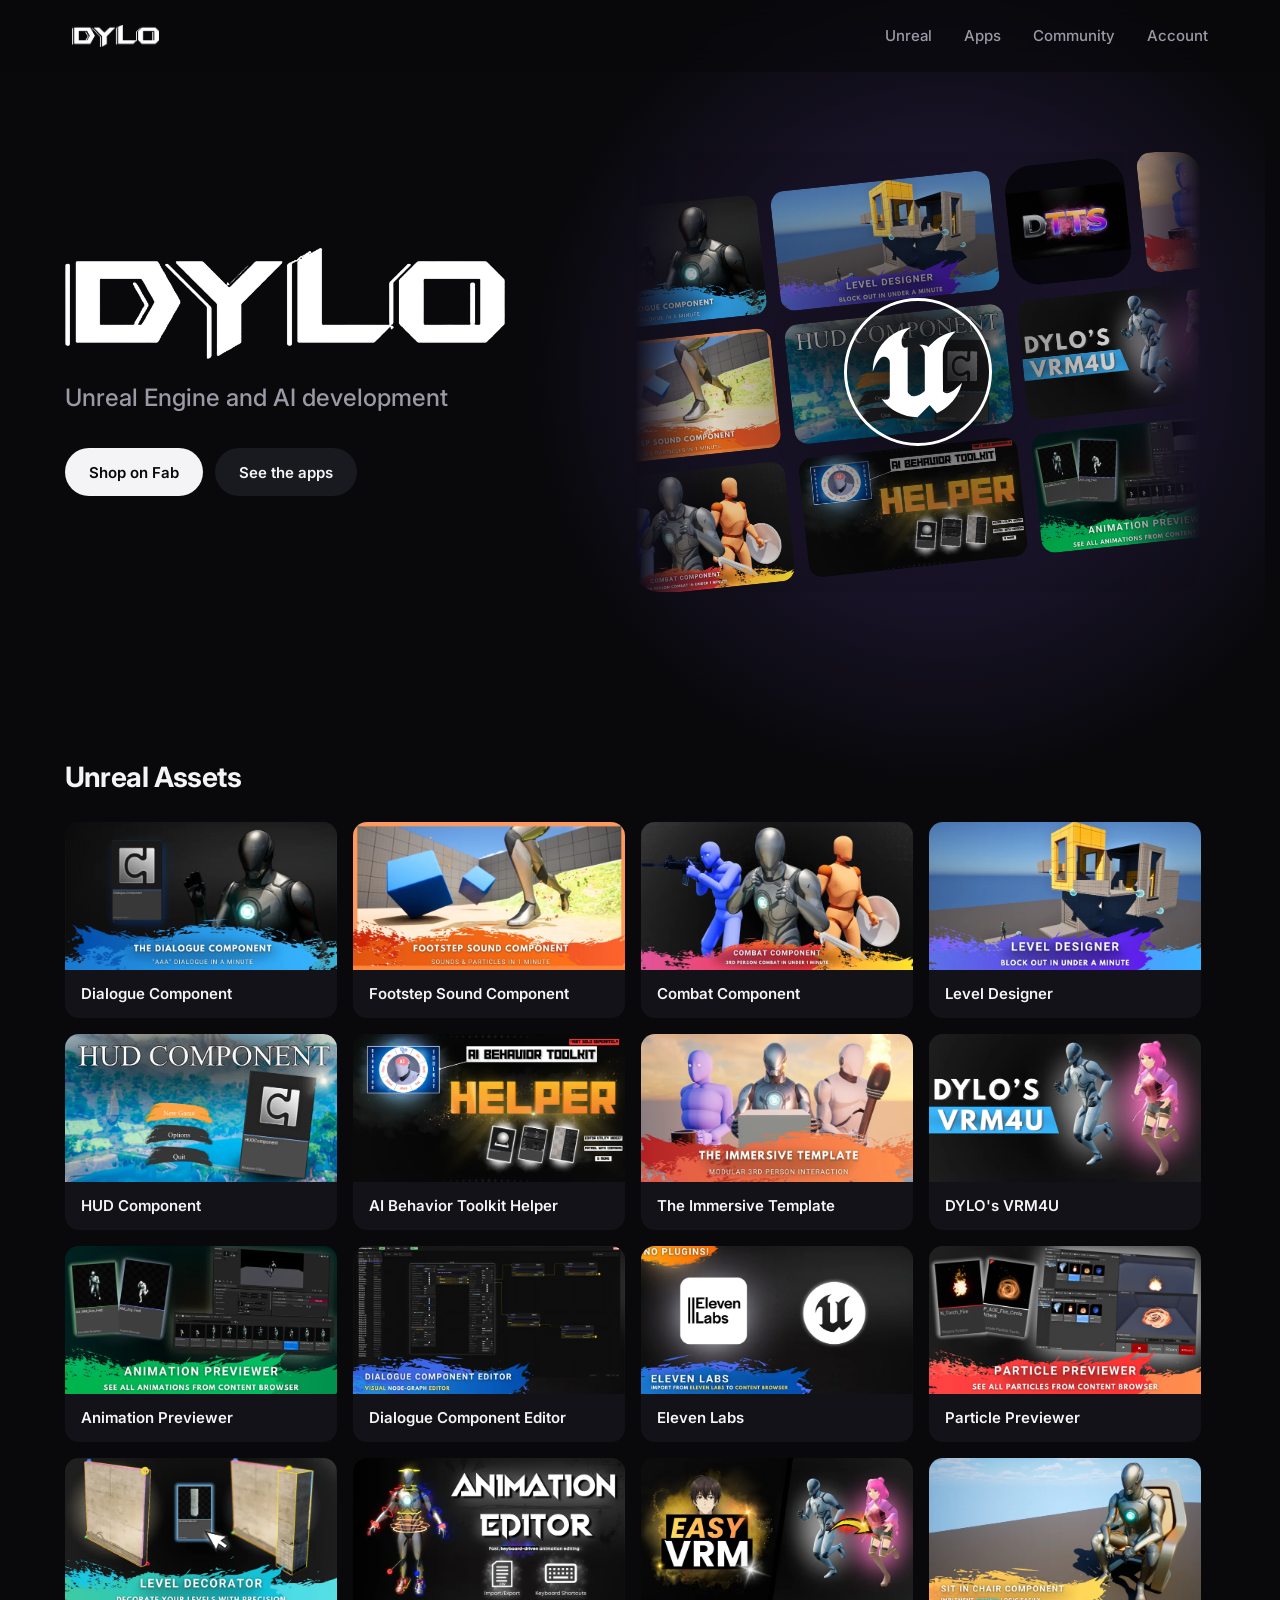
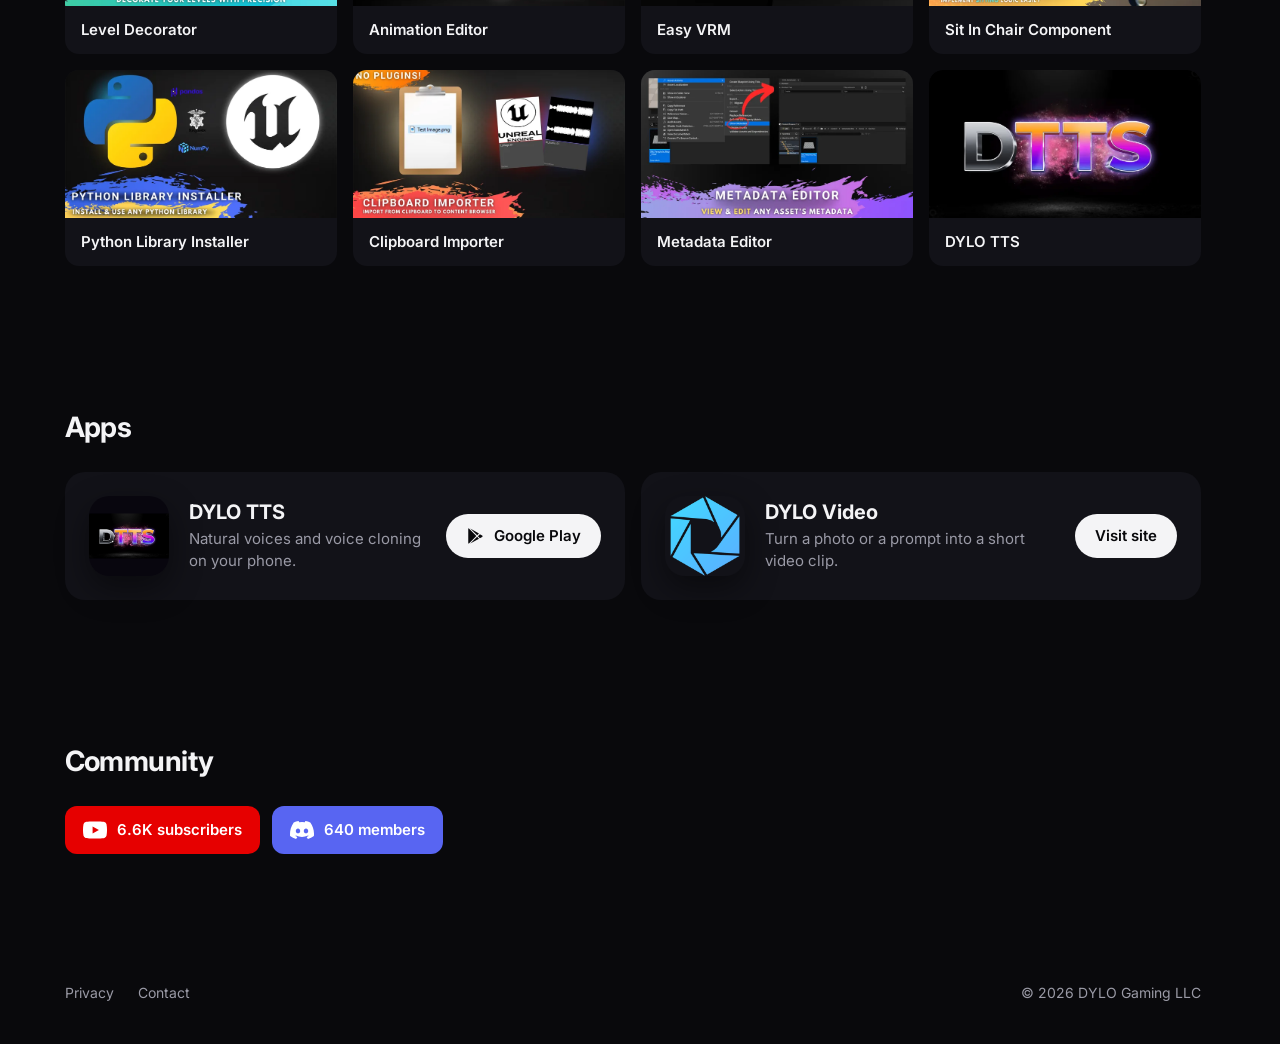
==== commit 3de5b8fc: "Refresh community counts" ====
--- a/index.html
+++ b/index.html
@@ -235,7 +235,7 @@
       <div class="links">
         <a class="soc yt" href="https://www.youtube.com/@DYLOGaming">
           <svg viewBox="0 0 24 24"><path d="M23.5 6.2a3 3 0 0 0-2.1-2.1C19.5 3.6 12 3.6 12 3.6s-7.5 0-9.4.5A3 3 0 0 0 .5 6.2 31 31 0 0 0 0 12a31 31 0 0 0 .5 5.8 3 3 0 0 0 2.1 2.1c1.9.5 9.4.5 9.4.5s7.5 0 9.4-.5a3 3 0 0 0 2.1-2.1A31 31 0 0 0 24 12a31 31 0 0 0-.5-5.8ZM9.6 15.6V8.4l6.3 3.6-6.3 3.6Z"/></svg>
-          <span>6.59K subscribers</span>
+          <span>6.6K subscribers</span>
         </a>
         <a class="soc dc" href="https://discord.gg/AB65GBxFNT">
           <svg viewBox="0 0 24 24"><path d="M20.3 4.4A19.8 19.8 0 0 0 15.4 3l-.6 1.3a18.4 18.4 0 0 0-5.6 0L8.6 3a19.7 19.7 0 0 0-4.9 1.4C.6 9 -.3 13.5.1 18a19.9 19.9 0 0 0 6 3l1.3-2.1c-.7-.3-1.4-.6-2-1l.5-.4a14.2 14.2 0 0 0 12.2 0l.5.4c-.6.4-1.3.7-2 1l1.3 2.1a19.8 19.8 0 0 0 6-3c.5-5.2-.8-9.7-3.6-13.6ZM8 15.3c-1.2 0-2.2-1.1-2.2-2.4s1-2.4 2.2-2.4 2.2 1.1 2.2 2.4-1 2.4-2.2 2.4Zm8 0c-1.2 0-2.2-1.1-2.2-2.4s1-2.4 2.2-2.4 2.2 1.1 2.2 2.4-1 2.4-2.2 2.4Z"/></svg>
